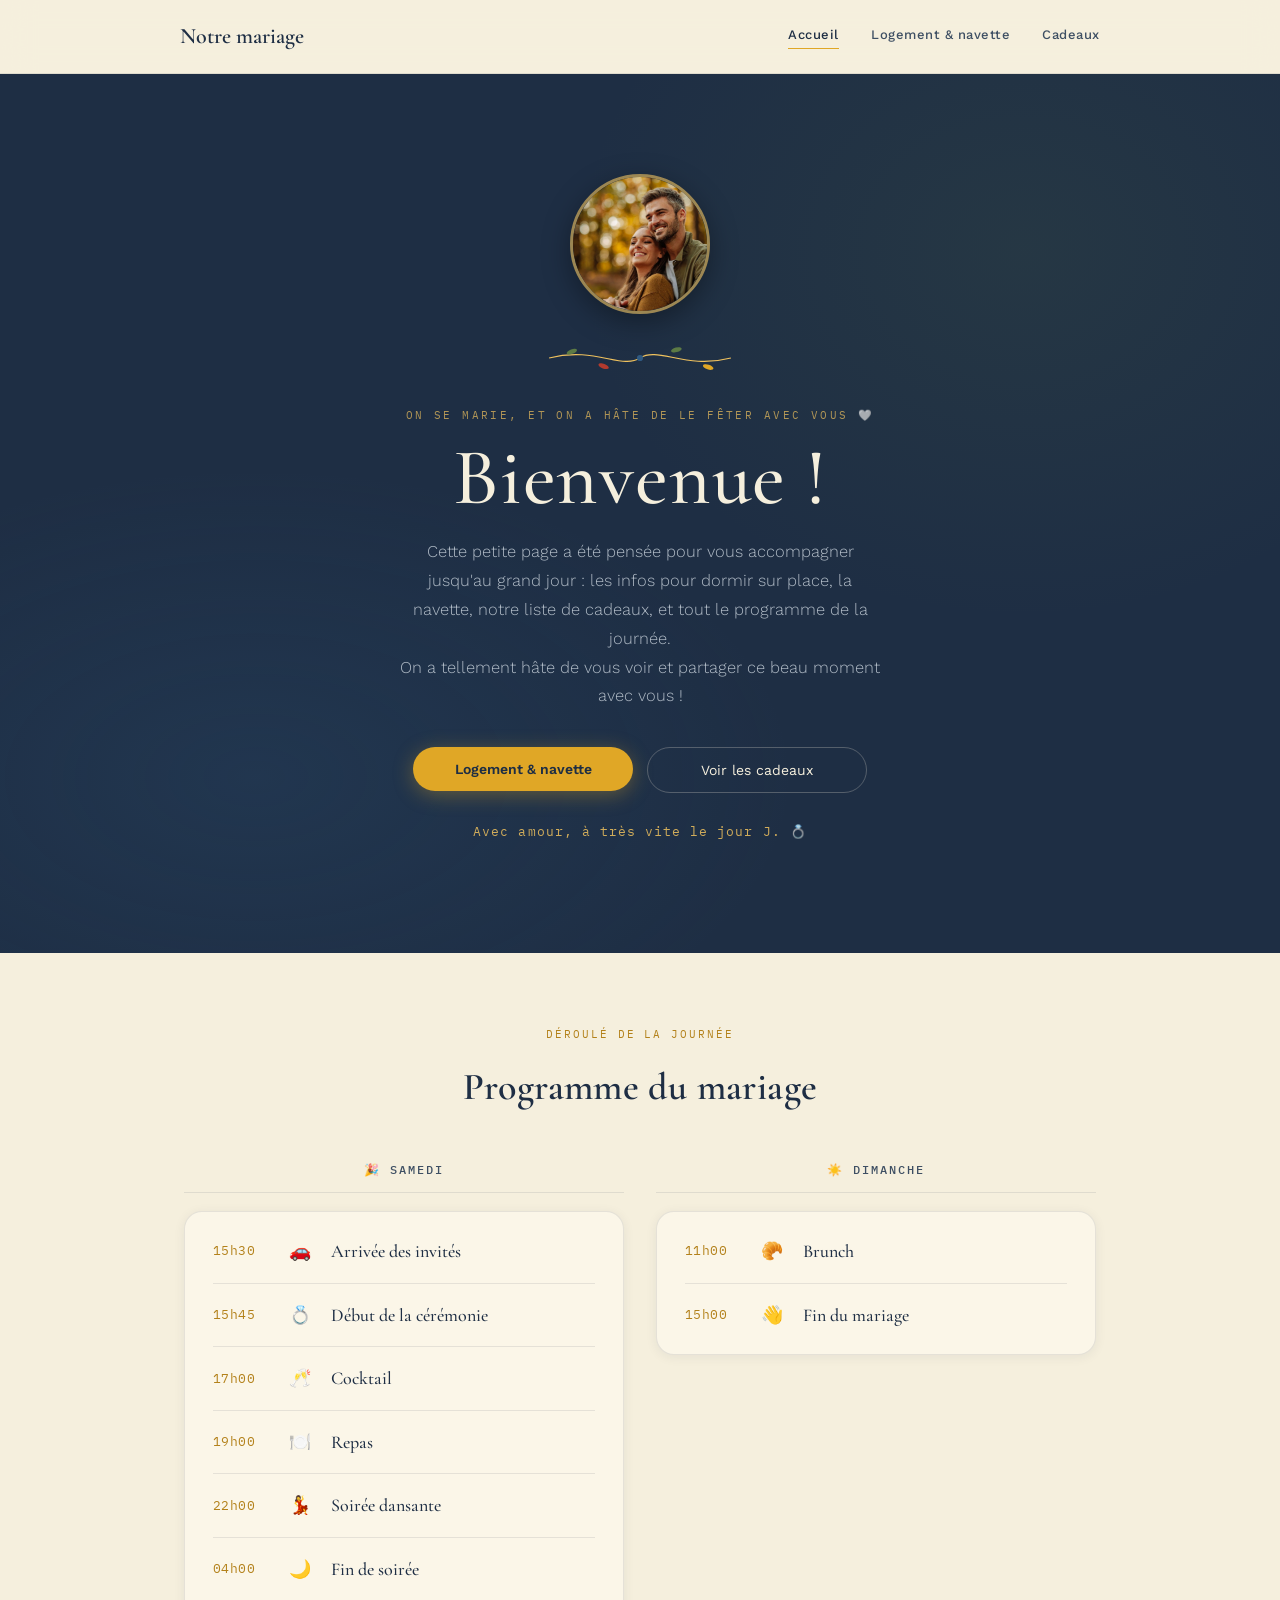
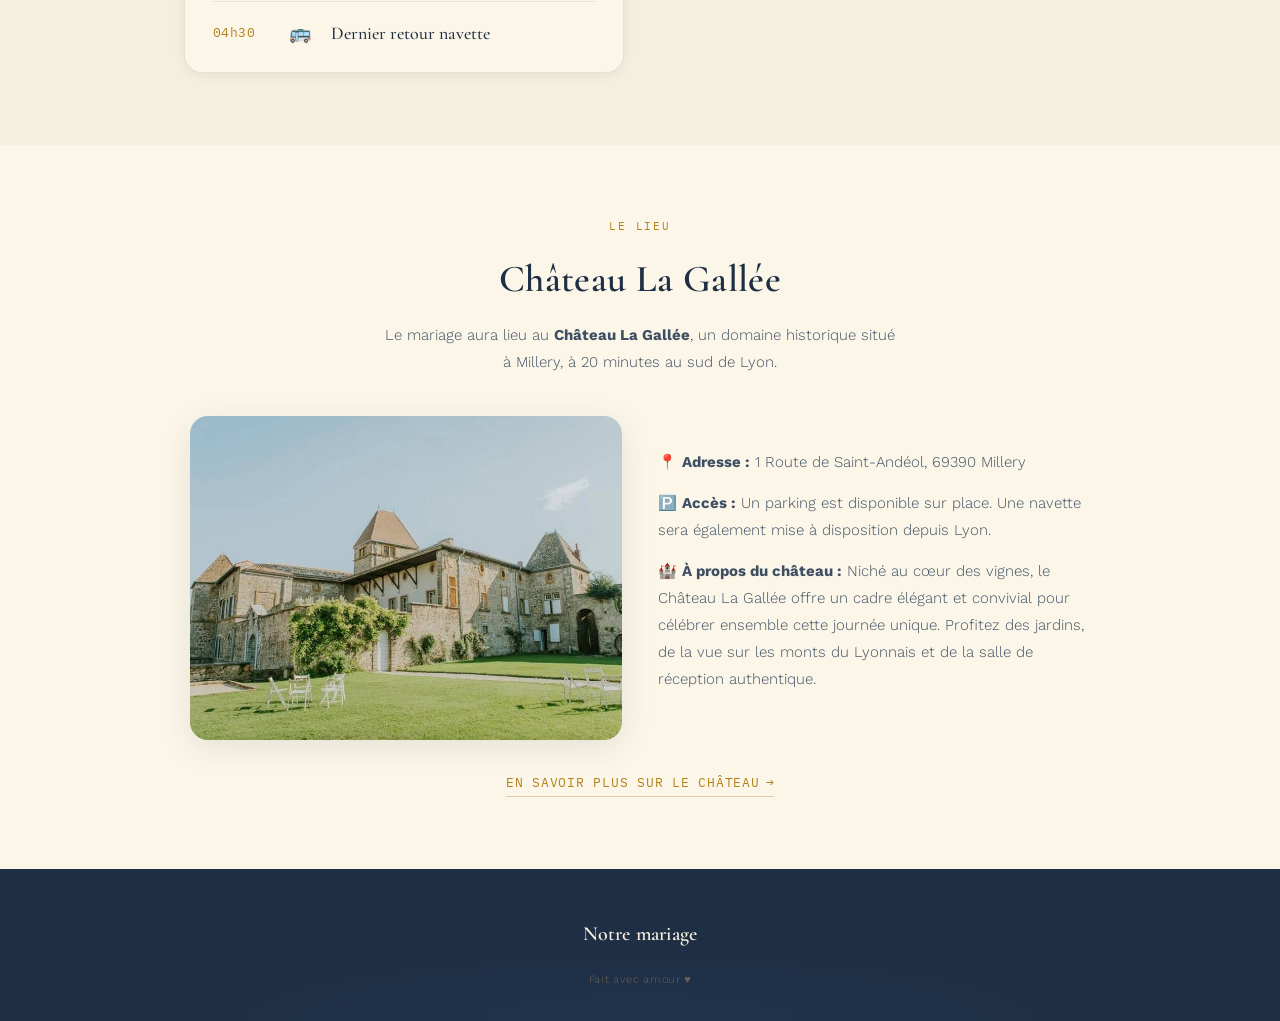
==== accueil.html @ bdcadc14 "Rename index.html to accueil.html" ====
<!DOCTYPE html>
<html lang="fr">
<head>
  <meta charset="UTF-8">
  <meta name="viewport" content="width=device-width, initial-scale=1.0">
  <title>Notre mariage</title>
  <link rel="preconnect" href="https://fonts.googleapis.com">
  <link rel="preconnect" href="https://fonts.gstatic.com" crossorigin>
  <link href="https://fonts.googleapis.com/css2?family=Cormorant+Garamond:ital,wght@0,400;0,500;0,600;1,400;1,500&family=Work+Sans:wght@300;400;500;600&family=IBM+Plex+Mono:wght@400;500&display=swap" rel="stylesheet">
  <link rel="stylesheet" href="style.css">
</head>
<body>

<div class="scroll-line" id="scroll-line"></div>

<header>
  <div class="nav">
    <div class="brand">Notre mariage</div>
    <nav class="nav-links">
      <a href="index.html" class="active">Accueil</a>
      <a href="navette.html">Logement & navette</a>
      <a href="cadeaux.html">Cadeaux</a>
    </nav>
  </div>
</header>

<section class="hero">
  <div class="hero-inner">

    <div class="hero-photo">
      <img src="images/couple.jpg" alt="Photo des mariés" loading="lazy">
    </div>

    <svg class="branch" viewBox="0 0 220 34" fill="none" aria-hidden="true">
      <path d="M10,17 C60,4 90,30 110,17 C130,4 160,30 210,17" stroke="#F0C25E" stroke-width="1.2"/>
      <ellipse cx="35" cy="10" rx="6" ry="2.6" fill="#5C7A45" transform="rotate(-20 35 10)"/>
      <ellipse cx="70" cy="26" rx="6" ry="2.6" fill="#B23A2E" transform="rotate(20 70 26)"/>
      <ellipse cx="150" cy="8" rx="6" ry="2.6" fill="#5C7A45" transform="rotate(-15 150 8)"/>
      <ellipse cx="185" cy="27" rx="6" ry="2.6" fill="#E0A726" transform="rotate(18 185 27)"/>
      <circle cx="110" cy="17" r="3.4" fill="#2F5A82"/>
    </svg>

    <p class="eyebrow">On se marie, et on a hâte de le fêter avec vous 🤍</p>
    <h1>Bienvenue !</h1>
    <p class="hero-subtitle">
      Cette petite page a été pensée pour vous accompagner jusqu'au grand jour : les infos pour dormir sur place, la navette, notre liste de cadeaux, et tout le programme de la journée.<br>
      On a tellement hâte de vous voir et partager ce beau moment avec vous !
    </p>
    <div class="hero-cta">
      <a href="navette.html"><button class="btn-primary">Logement & navette</button></a>
      <a href="cadeaux.html"><button class="btn-ghost">Voir les cadeaux</button></a>
    </div>
    <p class="hero-date">Avec amour, à très vite le jour J. 💍</p>
  </div>
</section>

<section class="programme">
  <div class="wrap">
    <div class="section-head">
      <span class="eyebrow">Déroulé de la journée</span>
      <h2>Programme du mariage</h2>
    </div>

    <div class="programme-columns">

      <!-- Colonne Samedi -->
      <div class="programme-col">
        <h3 class="programme-day">🎉 Samedi</h3>
        <div class="timeline timeline--samedi">
          <div class="timeline-item">
            <span class="timeline-time">15h30</span>
            <span class="timeline-icon">🚗</span>
            <span class="timeline-label">Arrivée des invités</span>
          </div>
          <div class="timeline-item">
            <span class="timeline-time">15h45</span>
            <span class="timeline-icon">💍</span>
            <span class="timeline-label">Début de la cérémonie</span>
          </div>
          <div class="timeline-item">
            <span class="timeline-time">17h00</span>
            <span class="timeline-icon">🥂</span>
            <span class="timeline-label">Cocktail</span>
          </div>
          <div class="timeline-item">
            <span class="timeline-time">19h00</span>
            <span class="timeline-icon">🍽️</span>
            <span class="timeline-label">Repas</span>
          </div>
          <div class="timeline-item">
            <span class="timeline-time">22h00</span>
            <span class="timeline-icon">💃</span>
            <span class="timeline-label">Soirée dansante</span>
          </div>
          <div class="timeline-item">
            <span class="timeline-time">04h00</span>
            <span class="timeline-icon">🌙</span>
            <span class="timeline-label">Fin de soirée</span>
          </div>
          <div class="timeline-item">
            <span class="timeline-time">04h30</span>
            <span class="timeline-icon">🚌</span>
            <span class="timeline-label">Dernier retour navette</span>
          </div>
        </div>
      </div>

      <!-- Colonne Dimanche -->
      <div class="programme-col">
        <h3 class="programme-day">☀️ Dimanche</h3>
        <div class="timeline timeline--dimanche">
          <div class="timeline-item">
            <span class="timeline-time">11h00</span>
            <span class="timeline-icon">🥐</span>
            <span class="timeline-label">Brunch</span>
          </div>
          <div class="timeline-item">
            <span class="timeline-time">15h00</span>
            <span class="timeline-icon">👋</span>
            <span class="timeline-label">Fin du mariage</span>
          </div>
        </div>
      </div>

    </div>
  </div>
</section>

<section class="lieu">
  <div class="wrap">
    <div class="section-head">
      <span class="eyebrow">Le lieu</span>
      <h2>Château La Gallée</h2>
      <p>Le mariage aura lieu au <strong>Château La Gallée</strong>, un domaine historique situé à Millery, à 20 minutes au sud de Lyon.</p>
    </div>

    <div class="lieu-content">
      <div class="lieu-photo">
        <img src="images/chateau.jpg" alt="Château La Gallée" loading="lazy">
      </div>
      <div class="lieu-details">
        <p>📍 <strong>Adresse :</strong> 1 Route de Saint-Andéol, 69390 Millery</p>
        <p>🅿️ <strong>Accès :</strong> Un parking est disponible sur place. Une navette sera également mise à disposition depuis Lyon.</p>
        <p>🏰 <strong>À propos du château :</strong> Niché au cœur des vignes, le Château La Gallée offre un cadre élégant et convivial pour célébrer ensemble cette journée unique. Profitez des jardins, de la vue sur les monts du Lyonnais et de la salle de réception authentique.</p>
      </div>
    </div>

    <a href="https://www.chateaulagallee.com/" target="_blank" class="link-inline">
      En savoir plus sur le château <span aria-hidden="true">→</span>
    </a>
  </div>
</section>

<footer>
  <div class="wrap">
    <h3>Notre mariage</h3>
    <p class="foot-bottom">Fait avec amour ♥</p>
  </div>
</footer>

<script>
  window.addEventListener('scroll',()=>{
    const el=document.getElementById('scroll-line');
    const pct=window.scrollY/(document.body.scrollHeight-window.innerHeight)*100;
    el.style.width=pct+'%';
  });
</script>
</body>
</html>
---- style.css ----
:root{
  --ink:#1E2E44; --ink-2:#3E4F63; --stone:#F5EFDD; --surface:#FBF6E8;
  --terracotta:#E0A726; --terracotta-deep:#B3811A;
  --gentiane:#2F5A82; --olive:#5C7A45; --red:#B23A2E;
  --line:rgba(30,46,68,0.10); --radius:18px;
  --shadow-sm:0 2px 12px rgba(30,46,68,0.07);
  --shadow-md:0 8px 32px rgba(30,46,68,0.10);
  --transition:all 0.35s cubic-bezier(0.4,0,0.2,1);
}
*{box-sizing:border-box;margin:0;padding:0;}
html{scroll-behavior:smooth;}
body{background:var(--stone);color:var(--ink);font-family:'Work Sans',sans-serif;font-size:16px;line-height:1.7;overflow-x:hidden;}
h1,h2,h3{font-family:'Cormorant Garamond',serif;font-weight:600;letter-spacing:0.01em;}
.eyebrow{font-family:'IBM Plex Mono',monospace;font-size:11px;letter-spacing:0.18em;text-transform:uppercase;color:var(--terracotta-deep);display:block;margin-bottom:1em;}
a{color:inherit;text-decoration:none;}
.wrap{max-width:1000px;margin:0 auto;padding:0 40px;}
button{font-family:inherit;cursor:pointer;border:none;}
input,select{font-family:inherit;}

/* SCROLL */
.scroll-line{position:fixed;top:0;left:0;height:2px;background:linear-gradient(to right,var(--terracotta),var(--gentiane));z-index:200;width:0%;transition:width 0.1s linear;}

/* HEADER */
header{position:sticky;top:0;z-index:100;background:rgba(245,239,221,0.88);backdrop-filter:blur(16px);border-bottom:1px solid var(--line);}
.nav{display:flex;align-items:center;justify-content:space-between;padding:18px 40px;max-width:1000px;margin:0 auto;}
.brand{font-family:'Cormorant Garamond',serif;font-size:22px;font-weight:600;}
.nav-links{display:flex;gap:32px;font-size:13px;font-weight:500;letter-spacing:0.04em;}
.nav-links a{color:var(--ink-2);position:relative;padding-bottom:3px;transition:color 0.2s;}
.nav-links a::after{content:'';position:absolute;bottom:0;left:0;width:0;height:1px;background:var(--terracotta);transition:width 0.3s cubic-bezier(0.4,0,0.2,1);}
.nav-links a:hover,.nav-links a.active{color:var(--ink);}
.nav-links a:hover::after,.nav-links a.active::after{width:100%;}

/* HERO */
.hero{background:var(--ink);color:var(--stone);padding:100px 40px 110px;text-align:center;position:relative;overflow:hidden;}
.hero::before{content:'';position:absolute;inset:0;background:radial-gradient(ellipse 60% 50% at 20% 80%,rgba(47,90,130,0.18) 0%,transparent 70%),radial-gradient(ellipse 50% 60% at 80% 20%,rgba(92,122,69,0.12) 0%,transparent 70%);pointer-events:none;}
.hero-inner{max-width:680px;margin:0 auto;position:relative;z-index:1;}
.branch{width:200px;height:32px;margin:0 auto 32px;display:block;}
.hero h1{font-size:clamp(48px,8vw,80px);color:var(--stone);margin-bottom:18px;line-height:1.05;font-weight:500;}
.hero .eyebrow{color:rgba(240,194,94,0.7);letter-spacing:0.22em;}
.hero-subtitle{color:rgba(201,210,220,0.85);max-width:48ch;margin:0 auto;font-size:16.5px;font-weight:300;line-height:1.75;}
.hero-date{font-family:'IBM Plex Mono',monospace;font-size:13px;color:#F0C25E;margin-top:28px;letter-spacing:0.08em;opacity:0.85;}
.hero-cta{display:flex;gap:14px;justify-content:center;margin-top:36px;flex-wrap:wrap;}

/* Harmonisation de la taille des boutons du hero */
.hero-cta .btn-primary,
.hero-cta .btn-ghost{
  min-width:220px;
  text-align:center;
}

/* PHOTO DES MARIÉS (hero) */
.hero-photo{
  width:140px;height:140px;
  margin:0 auto 28px;
  border-radius:50%;
  overflow:hidden;
  border:3px solid rgba(240,194,94,0.6);
  box-shadow:0 8px 28px rgba(0,0,0,0.35);
}
.hero-photo img{
  width:100%;height:100%;
  object-fit:cover;
  display:block;
}

/* PAGE HERO */
.page-hero{background:var(--ink);color:var(--stone);padding:64px 40px 72px;position:relative;overflow:hidden;}
.page-hero::before{content:'';position:absolute;inset:0;background:radial-gradient(ellipse 70% 80% at 30% 100%,rgba(47,90,130,0.15) 0%,transparent 70%);pointer-events:none;}
.page-hero .wrap{position:relative;z-index:1;}
.page-hero .eyebrow{color:rgba(240,194,94,0.7);}
.page-hero h1{font-size:clamp(36px,6vw,60px);color:var(--stone);margin-bottom:12px;font-weight:500;}
.page-hero h1 em{font-style:italic;color:#F0C25E;}
.page-hero-sub{color:rgba(201,210,220,0.8);font-size:16px;font-weight:300;max-width:52ch;line-height:1.75;}

/* BUTTONS */
.btn-primary{background:var(--terracotta);color:var(--ink);padding:14px 28px;border-radius:999px;font-weight:600;font-size:14px;transition:var(--transition);box-shadow:0 4px 20px rgba(224,167,38,0.35);border:none;cursor:pointer;}
.btn-primary:hover{background:#F0C25E;transform:translateY(-2px);}
.btn-ghost{background:transparent;color:var(--stone);border:1px solid rgba(245,239,221,0.25);padding:14px 28px;border-radius:999px;font-weight:400;font-size:14px;transition:var(--transition);cursor:pointer;}
.btn-ghost:hover{background:rgba(245,239,221,0.1);transform:translateY(-2px);}
.btn-submit{background:var(--ink);color:var(--stone);padding:12px 22px;border-radius:999px;font-weight:500;font-size:14px;transition:var(--transition);border:none;cursor:pointer;}
.btn-submit:hover{background:var(--gentiane);transform:translateY(-2px);}
.btn-submit:disabled{opacity:0.6;cursor:not-allowed;transform:none;}

/* LIEN DISCRET (ex: "En savoir plus sur le château") */
.link-inline{
  display:inline-flex;align-items:center;gap:6px;
  font-family:'IBM Plex Mono',monospace;font-size:12.5px;
  letter-spacing:0.06em;text-transform:uppercase;
  color:var(--terracotta-deep);position:relative;
  padding-bottom:4px;margin-top:8px;
  transition:color 0.25s;
}
.link-inline::after{content:'';position:absolute;bottom:0;left:0;width:100%;height:1px;background:var(--terracotta-deep);opacity:0.35;transition:opacity 0.25s,background 0.25s;}
.link-inline:hover{color:var(--ink);}
.link-inline:hover::after{opacity:0.8;background:var(--ink);}
.link-inline span{transition:transform 0.25s;}
.link-inline:hover span{transform:translateX(3px);}

/* SECTIONS */
section{padding:72px 0;}
.section-head{max-width:52ch;margin:0 auto 40px;text-align:center;}
.section-head h2{font-size:clamp(26px,4vw,38px);margin-bottom:10px;}
.section-head p{color:var(--ink-2);font-weight:300;font-size:15px;line-height:1.8;}

/* PROGRAMME (deux colonnes Samedi / Dimanche) */
.programme{background:var(--stone);}

.programme-columns{
  display:flex;
  gap:32px;
  justify-content:center;
  align-items:flex-start;
  flex-wrap:wrap;
}

.programme-col{
  flex:1 1 320px;
  max-width:440px;
}

.programme-day{
  font-family:'IBM Plex Mono',monospace;
  font-size:12px;
  font-weight:500;
  letter-spacing:0.16em;
  text-transform:uppercase;
  text-align:center;
  color:var(--ink-2);
  margin-bottom:18px;
  padding-bottom:12px;
  border-bottom:1px solid var(--line);
}

.timeline{
  background:var(--surface);
  border:1px solid var(--line);
  border-radius:var(--radius);
  padding:8px 28px;
  box-shadow:var(--shadow-sm);
  height:100%;
}

.timeline-item{
  display:flex;align-items:center;gap:18px;
  padding:16px 0;border-bottom:1px solid var(--line);
  transition:background 0.25s;
}
.timeline-item:last-child{border-bottom:none;}
.timeline-item:hover{background:rgba(224,167,38,0.05);}

.timeline-time{
  font-family:'IBM Plex Mono',monospace;font-size:13px;
  color:var(--terracotta-deep);width:56px;flex-shrink:0;
  letter-spacing:0.03em;
}

.timeline-icon{
  font-size:18px;
  width:26px;
  flex-shrink:0;
  text-align:center;
}

.timeline-label{
  font-family:'Cormorant Garamond',serif;font-size:18px;
  color:var(--ink);font-weight:500;
}

@media(max-width:900px){
  .programme-columns{flex-direction:column;align-items:center;}
  .programme-col{width:100%;max-width:560px;}
}

@media(max-width:480px){
  .timeline{padding:8px 20px;}
  .timeline-item{flex-wrap:wrap;row-gap:4px;}
  .timeline-time{width:auto;}
}

/* LIEU */
.lieu{background:var(--surface);}
.lieu > .wrap{text-align:center;}

.lieu-content{
  display:flex;
  gap:36px;
  align-items:center;
  max-width:900px;
  margin:0 auto 24px;
  text-align:left;
}
.lieu-photo{
  flex:1 1 320px;
  border-radius:var(--radius);
  overflow:hidden;
  box-shadow:var(--shadow-md);
}
.lieu-photo img{
  width:100%;
  height:100%;
  object-fit:cover;
  display:block;
  aspect-ratio:4/3;
}
.lieu-details{
  flex:1 1 320px;
}
.lieu-details p{
  color:var(--ink-2);font-weight:300;font-size:15px;line-height:1.8;margin-bottom:14px;
}

@media(max-width:800px){
  .lieu-content{flex-direction:column;text-align:center;}
  .lieu-details{text-align:left;}
}

/* CARTE RECOMMANDATION HÔTEL */
.hotel-reco{padding-top:24px;padding-bottom:24px;}
.hotel-card{
  display:flex;
  gap:24px;
  align-items:flex-start;
  max-width:700px;
  margin:0 auto;
  background:var(--surface);
  border:1px solid var(--line);
  border-radius:var(--radius);
  padding:28px 32px;
  box-shadow:var(--shadow-sm);
}
.hotel-icon{
  font-size:36px;
  flex-shrink:0;
  line-height:1;
}
.hotel-content h3{
  font-size:20px;
  margin-bottom:8px;
}
.hotel-address{
  font-size:14px;
  color:var(--ink-2);
  margin-bottom:10px;
}
.hotel-note{
  font-size:14px;
  color:var(--ink-2);
  font-weight:300;
  line-height:1.7;
  margin-bottom:14px;
}

@media(max-width:600px){
  .hotel-card{flex-direction:column;align-items:center;text-align:center;padding:24px 20px;}
}

/* STATES */
.loading-state{text-align:center;padding:48px;color:var(--ink-2);font-size:14px;font-weight:300;}
.empty-state{text-align:center;padding:48px;color:var(--ink-2);font-size:15px;font-weight:300;}
.contact-note{text-align:center;color:var(--ink-2);font-size:14px;font-weight:300;margin-top:48px;font-style:italic;}

/* TRAJETS */
#navette-list{display:grid;grid-template-columns:repeat(auto-fill,minmax(260px,1fr));gap:16px;margin-bottom:40px;}
.trajet-card{background:var(--surface);border:2px solid var(--line);border-radius:var(--radius);padding:20px;cursor:pointer;transition:var(--transition);box-shadow:var(--shadow-sm);}
.trajet-card:hover:not(.full){border-color:var(--terracotta);transform:translateY(-3px);box-shadow:var(--shadow-md);}
.trajet-card.selected{border-color:var(--terracotta-deep);background:rgba(224,167,38,0.06);box-shadow:0 0 0 3px rgba(179,129,26,0.15);}
.trajet-card.full{opacity:0.5;cursor:not-allowed;}
.trajet-header{display:flex;align-items:center;justify-content:space-between;margin-bottom:10px;}
.trajet-time{font-family:'IBM Plex Mono',monospace;font-size:20px;font-weight:500;}
.trajet-badge{font-family:'IBM Plex Mono',monospace;font-size:11px;padding:4px 10px;border-radius:999px;}
.badge-ok{background:rgba(92,122,69,0.12);color:var(--olive);}
.badge-full{background:rgba(178,58,46,0.10);color:var(--red);}
.trajet-route{display:flex;align-items:center;gap:8px;font-size:14px;font-weight:500;}
.trajet-arrow{color:var(--terracotta-deep);}
.trajet-notes{font-size:12.5px;color:var(--ink-2);font-weight:300;margin-top:8px;line-height:1.6;}
.trajet-select-hint{font-size:11px;color:var(--terracotta-deep);margin-top:10px;font-family:'IBM Plex Mono',monospace;letter-spacing:0.06em;opacity:0.8;}

/* RESERVATION */
.reservation-box{background:var(--surface);border:1px solid var(--line);border-radius:var(--radius);padding:32px;box-shadow:var(--shadow-sm);margin-bottom:32px;}
.resa-form{display:flex;gap:14px;flex-wrap:wrap;align-items:flex-end;}
.field{flex:1;min-width:160px;}
label{font-size:12px;color:var(--ink-2);display:block;margin-bottom:6px;letter-spacing:0.06em;text-transform:uppercase;font-weight:500;}
input[type=text],select{width:100%;border:1px solid var(--line);background:var(--stone);border-radius:10px;padding:11px 14px;font-size:14px;transition:var(--transition);outline:none;color:var(--ink);}
input[type=text]:focus,select:focus{border-color:var(--terracotta-deep);box-shadow:0 0 0 3px rgba(179,129,26,0.12);}
.msg{font-size:13.5px;margin-top:16px;padding:12px 16px;border-radius:10px;display:none;}
.msg.ok{background:rgba(92,122,69,0.12);color:#3E4A2A;display:block;border:1px solid rgba(92,122,69,0.2);}
.msg.err{background:rgba(178,58,46,0.08);color:var(--red);display:block;border:1px solid rgba(178,58,46,0.15);}

/* CADEAUX */
.gifts-grid{display:grid;grid-template-columns:repeat(3,1fr);gap:20px;margin-bottom:32px;}
.gift-card{background:var(--surface);border:1px solid var(--line);border-radius:var(--radius);overflow:hidden;display:flex;flex-direction:column;transition:var(--transition);box-shadow:var(--shadow-sm);}
.gift-card:hover{transform:translateY(-5px);box-shadow:var(--shadow-md);}
.gift-photo{height:150px;background:linear-gradient(135deg,rgba(168,92,46,0.10),rgba(110,123,76,0.10));display:flex;align-items:center;justify-content:center;overflow:hidden;}
.gift-photo img{width:100%;height:100%;object-fit:cover;transition:transform 0.5s ease;}
.gift-card:hover .gift-photo img{transform:scale(1.06);}
.gift-icon-wrap{display:flex;align-items:center;justify-content:center;}
.gift-body{padding:18px;display:flex;flex-direction:column;gap:6px;flex:1;}
.gift-body h3{font-size:17px;font-family:'Cormorant Garamond',serif;margin:0;}
.gift-desc{font-size:13px;color:var(--ink-2);font-weight:300;line-height:1.65;flex:1;}
.gift-price{font-family:'IBM Plex Mono',monospace;font-size:12.5px;color:var(--terracotta-deep);}
.gift-status{font-size:12px;color:var(--olive);font-style:italic;min-height:18px;}
.btn-gift{margin-top:10px;background:transparent;border:1px solid var(--line);color:var(--ink);padding:10px 16px;border-radius:999px;font-size:13px;font-weight:500;transition:var(--transition);cursor:pointer;}
.btn-gift:hover:not(:disabled){background:var(--ink);color:var(--stone);border-color:var(--ink);}
.btn-gift.taken{background:var(--olive);border-color:var(--olive);color:var(--stone);cursor:default;opacity:0.85;}

/* FOOTER */
footer{background:var(--ink);color:#CFC6BA;padding:48px 0 28px;text-align:center;position:relative;overflow:hidden;}
footer::before{content:'';position:absolute;inset:0;background:radial-gradient(ellipse 60% 80% at 50% 100%,rgba(47,90,130,0.12) 0%,transparent 70%);pointer-events:none;}
footer h3{color:var(--stone);font-size:20px;margin-bottom:8px;font-family:'Cormorant Garamond',serif;position:relative;}
footer p{font-size:13px;margin:4px 0;position:relative;font-weight:300;}
.foot-bottom{font-size:11px;color:#6A6058;margin-top:20px;letter-spacing:0.06em;position:relative;}

/* ANIMATIONS */
.fade-in{opacity:0;transform:translateY(20px);transition:opacity 0.6s cubic-bezier(0.4,0,0.2,1),transform 0.6s cubic-bezier(0.4,0,0.2,1);}
.fade-in.visible{opacity:1;transform:translateY(0);}

/* RESPONSIVE */
@media(max-width:800px){
  .gifts-grid{grid-template-columns:repeat(2,1fr);}
}
@media(max-width:600px){
  .gifts-grid{grid-template-columns:1fr;}
  .hero{padding:72px 24px 80px;}
  .page-hero{padding:48px 24px 56px;}
  .nav{flex-direction:column;gap:14px;padding:16px 24px;}
  .nav-links{display:flex;justify-content:center;flex-wrap:wrap;gap:18px;font-size:12px;}
  .nav,.wrap{padding-left:24px;padding-right:24px;}
  section{padding:48px 0;}
  .resa-form{flex-direction:column;}
  .reservation-box{padding:20px;}
}

.trajets-columns {
  display: flex;
  gap: 2rem;
  justify-content: center;
  margin-top: 2rem;
  flex-wrap: wrap;
}
.trajets-col {
  flex: 1 1 300px;
  min-width: 280px;
  background: #faf8f5;
  border-radius: 12px;
  padding: 1.5rem;
  box-shadow: 0 2px 8px #0001;
}
.trajets-col h2 {
  text-align: center;
  margin-bottom: 1rem;
}
.trajets-list {
  display: flex;
  flex-direction: column;
  gap: 1.2rem;
}
.trajet-card {
  background: #fff;
  border-radius: 8px;
  padding: 1rem;
  box-shadow: 0 1px 4px #0001;
  display: flex;
  flex-direction: column;
  gap: 0.5rem;
  align-items: flex-start;
}
.trajet-card.complet {
  opacity: 0.6;
}
.trajet-heure {
  font-weight: bold;
  font-size: 1.1em;
}
.trajet-route {
  color: #2f5a82;
}
.trajet-places.complet {
  color: #b23a2e;
}
.trajet-btn {
  background: #2f5a82;
  color: #fff;
  border: none;
  border-radius: 5px;
  padding: 0.5em 1.2em;
  cursor: pointer;
  font-size: 1em;
}
.trajet-btn:disabled {
  opacity: 0.5;
  cursor: not-allowed;
}

/* Modal centré */
.modal-overlay {
  position: fixed;
  top: 0; left: 0; right: 0; bottom: 0;
  background: rgba(30,30,40,0.45);
  display: flex;
  align-items: center;
  justify-content: center;
  z-index: 1000;
}
.modal {
  background: #fff;
  border-radius: 12px;
  padding: 2rem 1.5rem 1.5rem 1.5rem;
  box-shadow: 0 4px 24px #0002;
  min-width: 320px;
  max-width: 95vw;
  position: relative;
  text-align: center;
}
.modal-close {
  position: absolute;
  top: 0.7em;
  right: 1em;
  background: none;
  border: none;
  font-size: 1.4em;
  cursor: pointer;
}
@media (max-width: 700px) {
  .trajets-columns {
    flex-direction: column;
    gap: 1rem;
  }
  .trajets-col {
    min-width: unset;
    width: 100%;
  }
}
/* ── Compteur + / − ── */
.guests-counter {
  display: flex;
  align-items: center;
  gap: 1.2rem;
  margin: 0.5rem 0 1.2rem;
}

.counter-btn {
  width: 2.2rem;
  height: 2.2rem;
  border-radius: 50%;
  border: 1.5px solid currentColor;
  background: transparent;
  font-size: 1.3rem;
  cursor: pointer;
  display: flex;
  align-items: center;
  justify-content: center;
  transition: background 0.2s, color 0.2s;
}

.counter-btn:hover:not(:disabled) {
  background: #000;
  color: #fff;
}

.counter-btn:disabled {
  opacity: 0.3;
  cursor: not-allowed;
}

#guests-display {
  font-size: 1.4rem;
  font-weight: 600;
  min-width: 1.5rem;
  text-align: center;
}

/* ── Blocs par personne ── */
.guest-block {
  border: 1px solid #e0e0e0;
  border-radius: 8px;
  padding: 1rem 1.2rem;
  margin-bottom: 0.8rem;
  background: #fafafa;
}

.guest-label {
  font-size: 0.78rem;
  font-weight: 600;
  text-transform: uppercase;
  letter-spacing: 0.08em;
  margin: 0 0 0.6rem;
  opacity: 0.5;
}

.guest-block label {
  display: flex;
  flex-direction: column;
  gap: 0.3rem;
  margin-bottom: 0.6rem;
  font-size: 0.9rem;
}

.guest-block input {
  padding: 0.5rem 0.7rem;
  border: 1px solid #ccc;
  border-radius: 6px;
  font-size: 1rem;
  font-family: inherit;
}

.guest-block input:focus {
  outline: none;
  border-color: #888;
}

/* ── Checkbox label ── */
.checkbox-label {
  display: flex;
  align-items: center;
  gap: 0.6rem;
  cursor: pointer;
  font-size: 0.95rem;
  margin: 0.8rem 0 0.2rem;
}

.checkbox-label input[type="checkbox"] {
  width: 1.1rem;
  height: 1.1rem;
  cursor: pointer;
  accent-color: #000;
}

.checkbox-hint {
  font-size: 0.78rem;
  opacity: 0.5;
  margin: 0 0 1rem;
  line-height: 1.4;
}
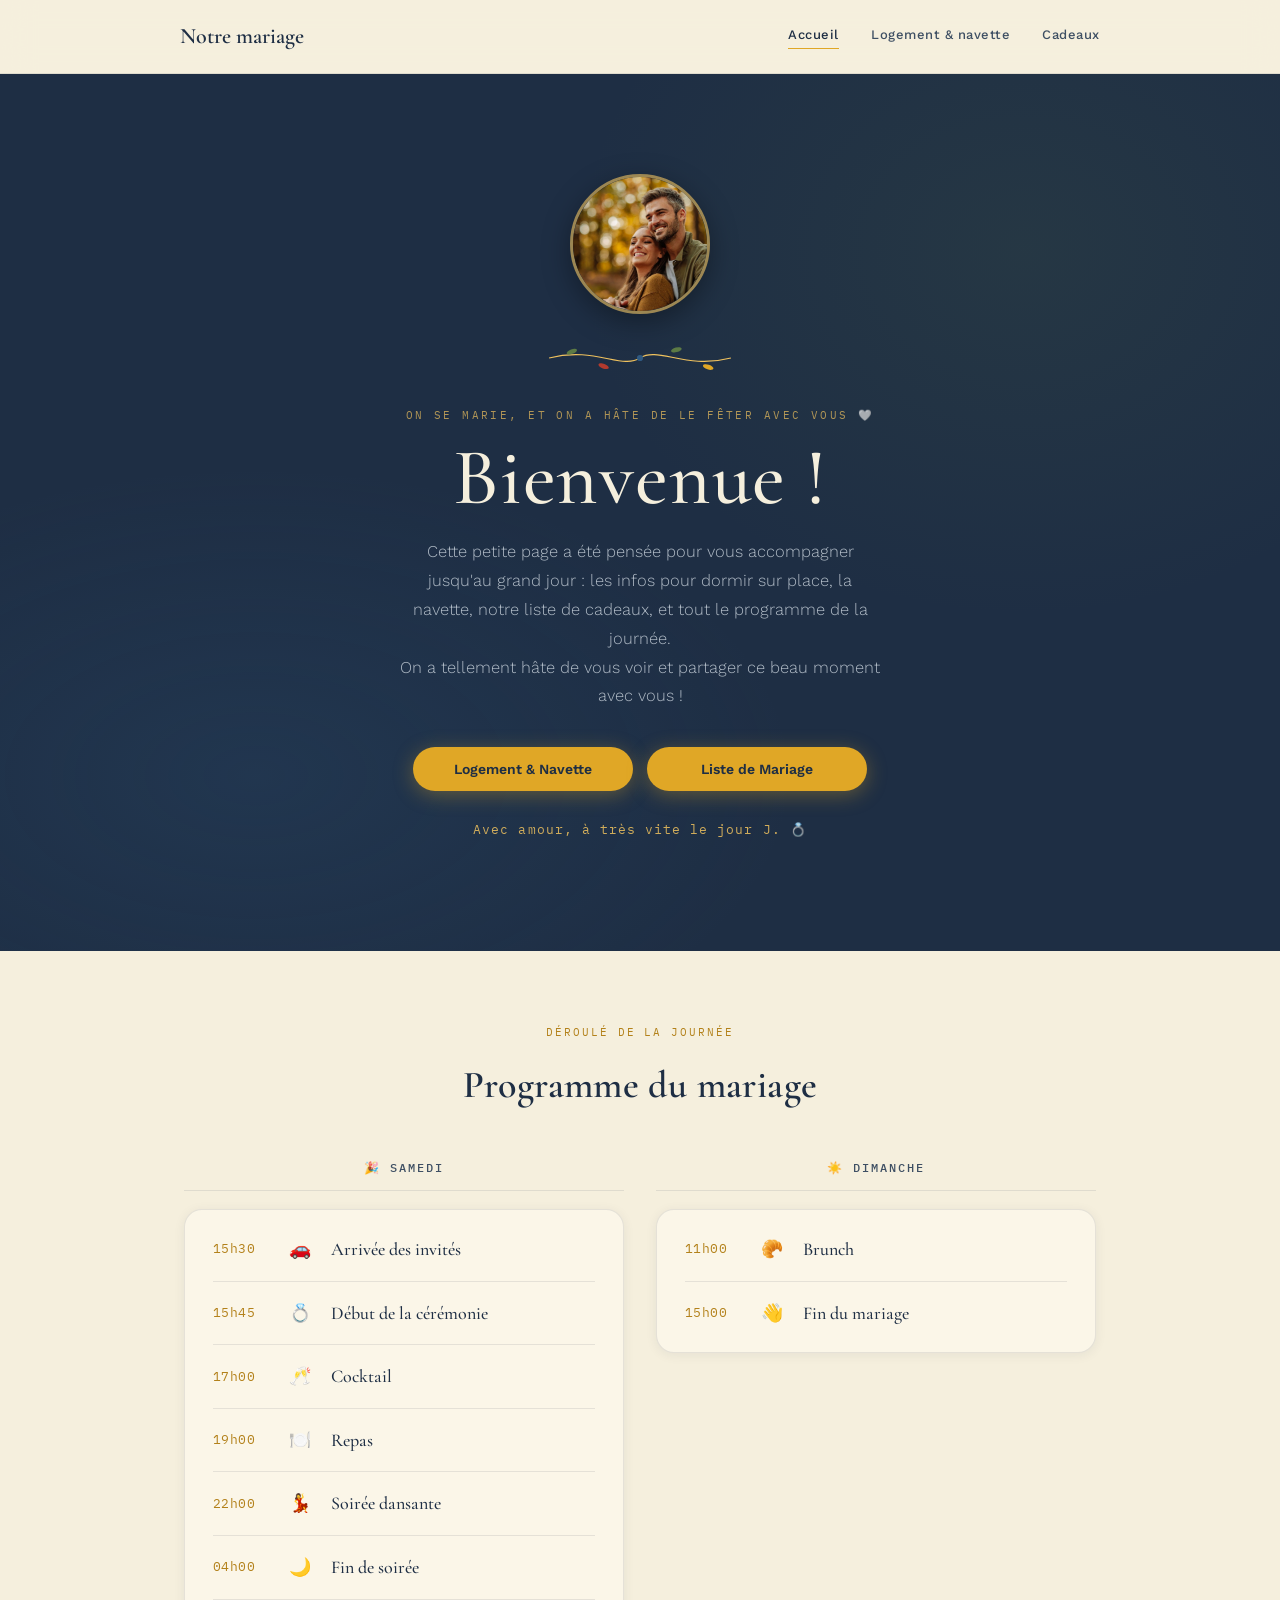
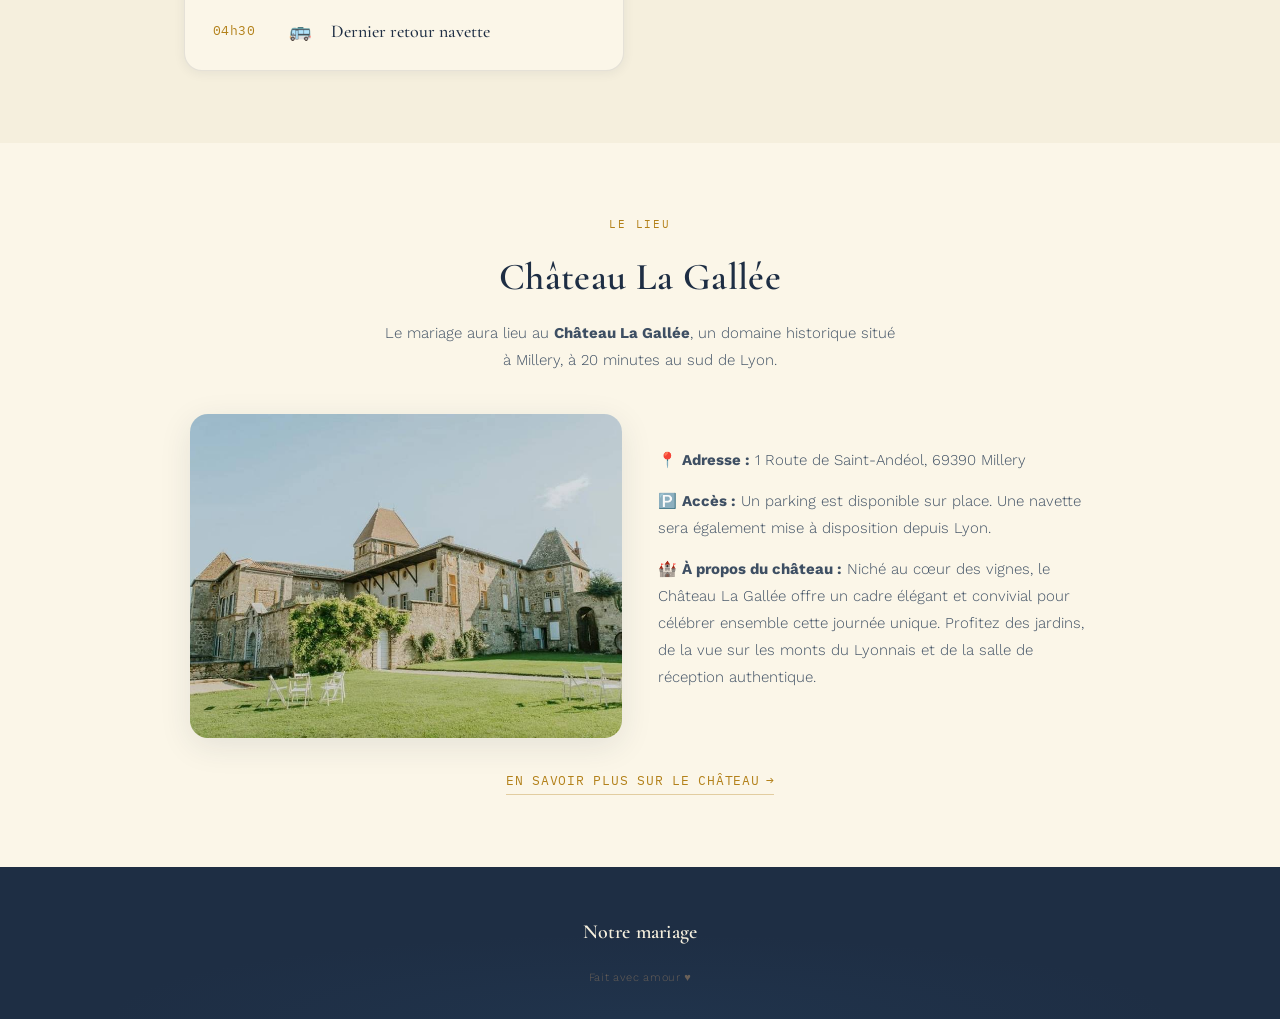
==== commit 6800eef4: "Update accueil.html" ====
--- a/accueil.html
+++ b/accueil.html
@@ -17,7 +17,7 @@
   <div class="nav">
     <div class="brand">Notre mariage</div>
     <nav class="nav-links">
-      <a href="index.html" class="active">Accueil</a>
+      <a href="accueil.html" class="active">Accueil</a>
       <a href="navette.html">Logement & navette</a>
       <a href="cadeaux.html">Cadeaux</a>
     </nav>
@@ -47,8 +47,8 @@
       On a tellement hâte de vous voir et partager ce beau moment avec vous !
     </p>
     <div class="hero-cta">
-      <a href="navette.html"><button class="btn-primary">Logement & navette</button></a>
-      <a href="cadeaux.html"><button class="btn-ghost">Voir les cadeaux</button></a>
+      <a href="navette.html"><button class="btn-primary">Logement & Navette</button></a>
+      <a href="cadeaux.html"><button class="btn-primary">Liste de Mariage</button></a>
     </div>
     <p class="hero-date">Avec amour, à très vite le jour J. 💍</p>
   </div>
--- a/style.css
+++ b/style.css
@@ -399,6 +399,8 @@
   display: flex;
   align-items: center;
   justify-content: center;
+  padding: 20px;
+  box-sizing: border-box;
   z-index: 1000;
 }
 .modal {
@@ -407,9 +409,14 @@
   padding: 2rem 1.5rem 1.5rem 1.5rem;
   box-shadow: 0 4px 24px #0002;
   min-width: 320px;
-  max-width: 95vw;
+  max-width: 500px;
+  width: 100%;
+  max-height: 90vh;         /* limite la hauteur à 90% de l'écran */
+  overflow-y: auto;         /* ajoute un défilement interne si le contenu dépasse */
+  -webkit-overflow-scrolling: touch;
   position: relative;
   text-align: center;
+  box-sizing: border-box;
 }
 .modal-close {
   position: absolute;
@@ -531,4 +538,40 @@
   margin: 0 0 1rem;
   line-height: 1.4;
 }
-
+/* ── Liste des passagers déjà inscrits ── */
+.trajet-passagers {
+  margin-top: 0.6rem;
+  padding-top: 0.6rem;
+  border-top: 1px dashed var(--line);
+  width: 100%;
+}
+
+.trajet-passagers-label {
+  font-family: 'IBM Plex Mono', monospace;
+  font-size: 0.72rem;
+  font-weight: 500;
+  text-transform: uppercase;
+  letter-spacing: 0.08em;
+  color: var(--ink-2);
+  opacity: 0.65;
+  margin-bottom: 0.5rem;
+}
+
+.trajet-passagers ul {
+  list-style: none;
+  display: flex;
+  flex-wrap: wrap;
+  gap: 0.4rem 0.6rem;
+  padding: 0;
+  margin: 0;
+}
+
+.trajet-passagers li {
+  font-size: 0.82rem;
+  font-weight: 500;
+  color: var(--gentiane);
+  background: rgba(47,90,130,0.08);
+  padding: 0.25rem 0.7rem;
+  border-radius: 999px;
+  white-space: nowrap;
+}
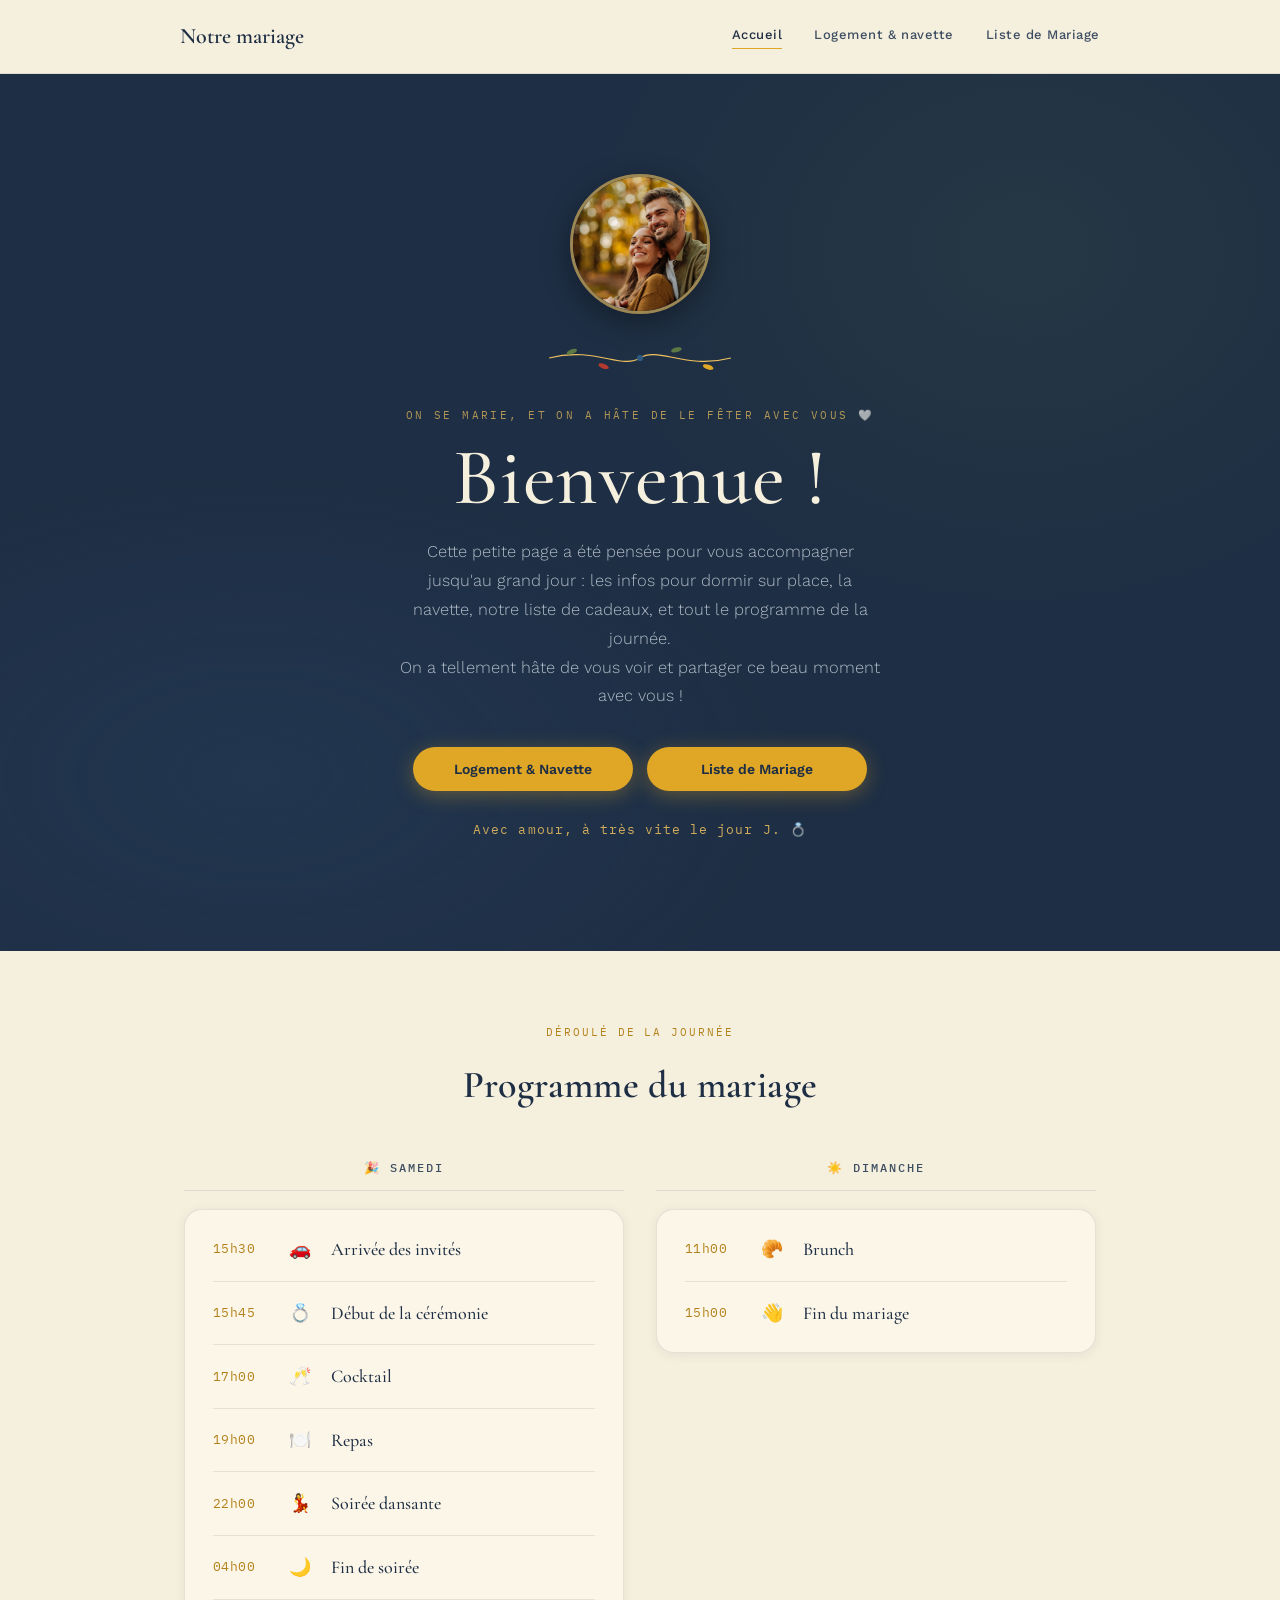
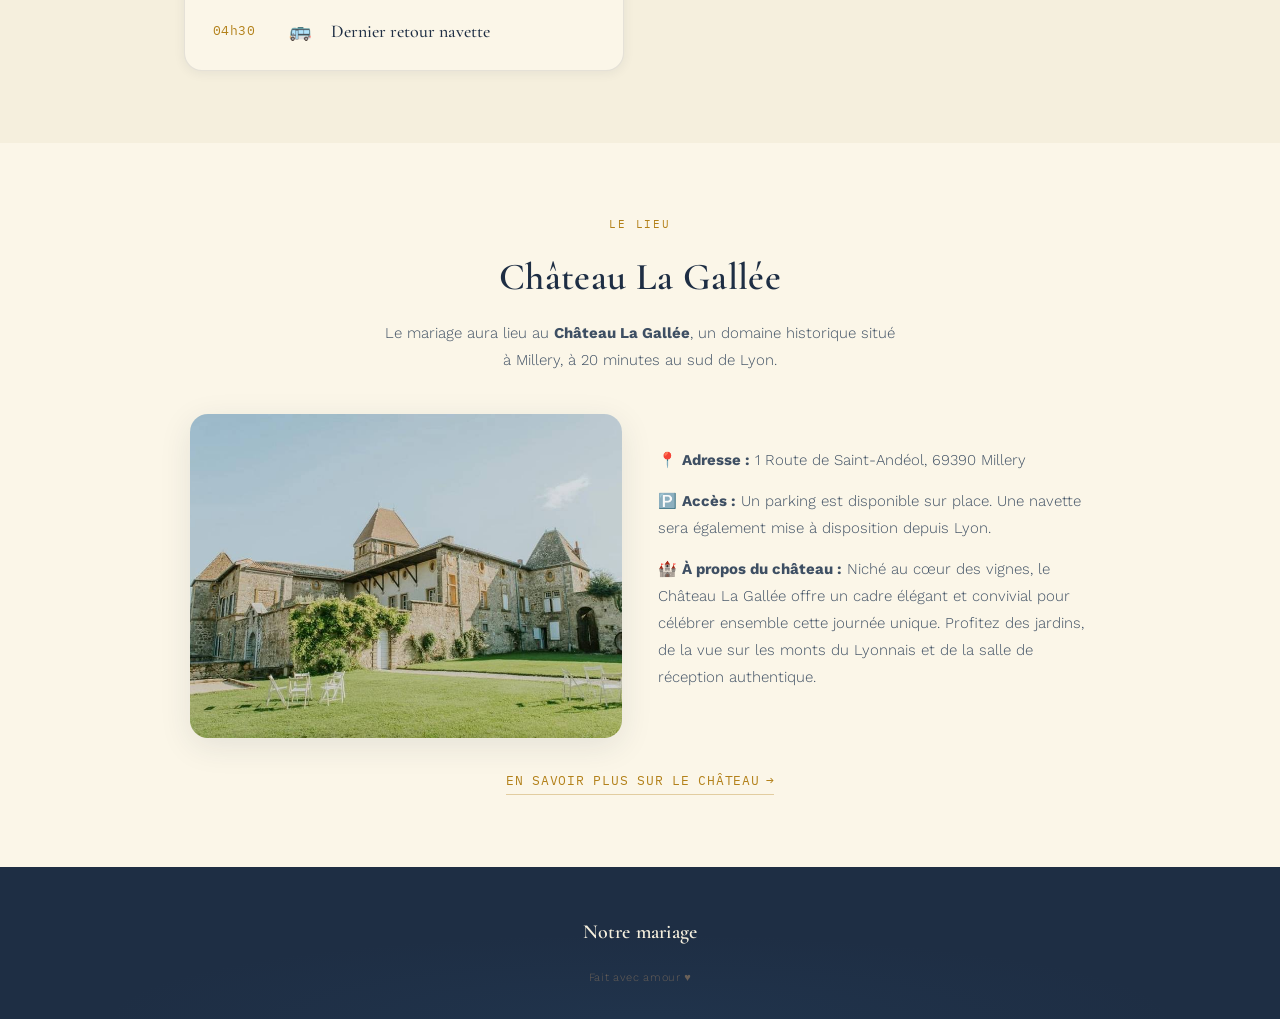
==== commit a36d0be2: "Update accueil.html" ====
--- a/accueil.html
+++ b/accueil.html
@@ -19,7 +19,7 @@
     <nav class="nav-links">
       <a href="accueil.html" class="active">Accueil</a>
       <a href="navette.html">Logement & navette</a>
-      <a href="cadeaux.html">Cadeaux</a>
+      <a href="cadeaux.html">Liste de Mariage</a>
     </nav>
   </div>
 </header>
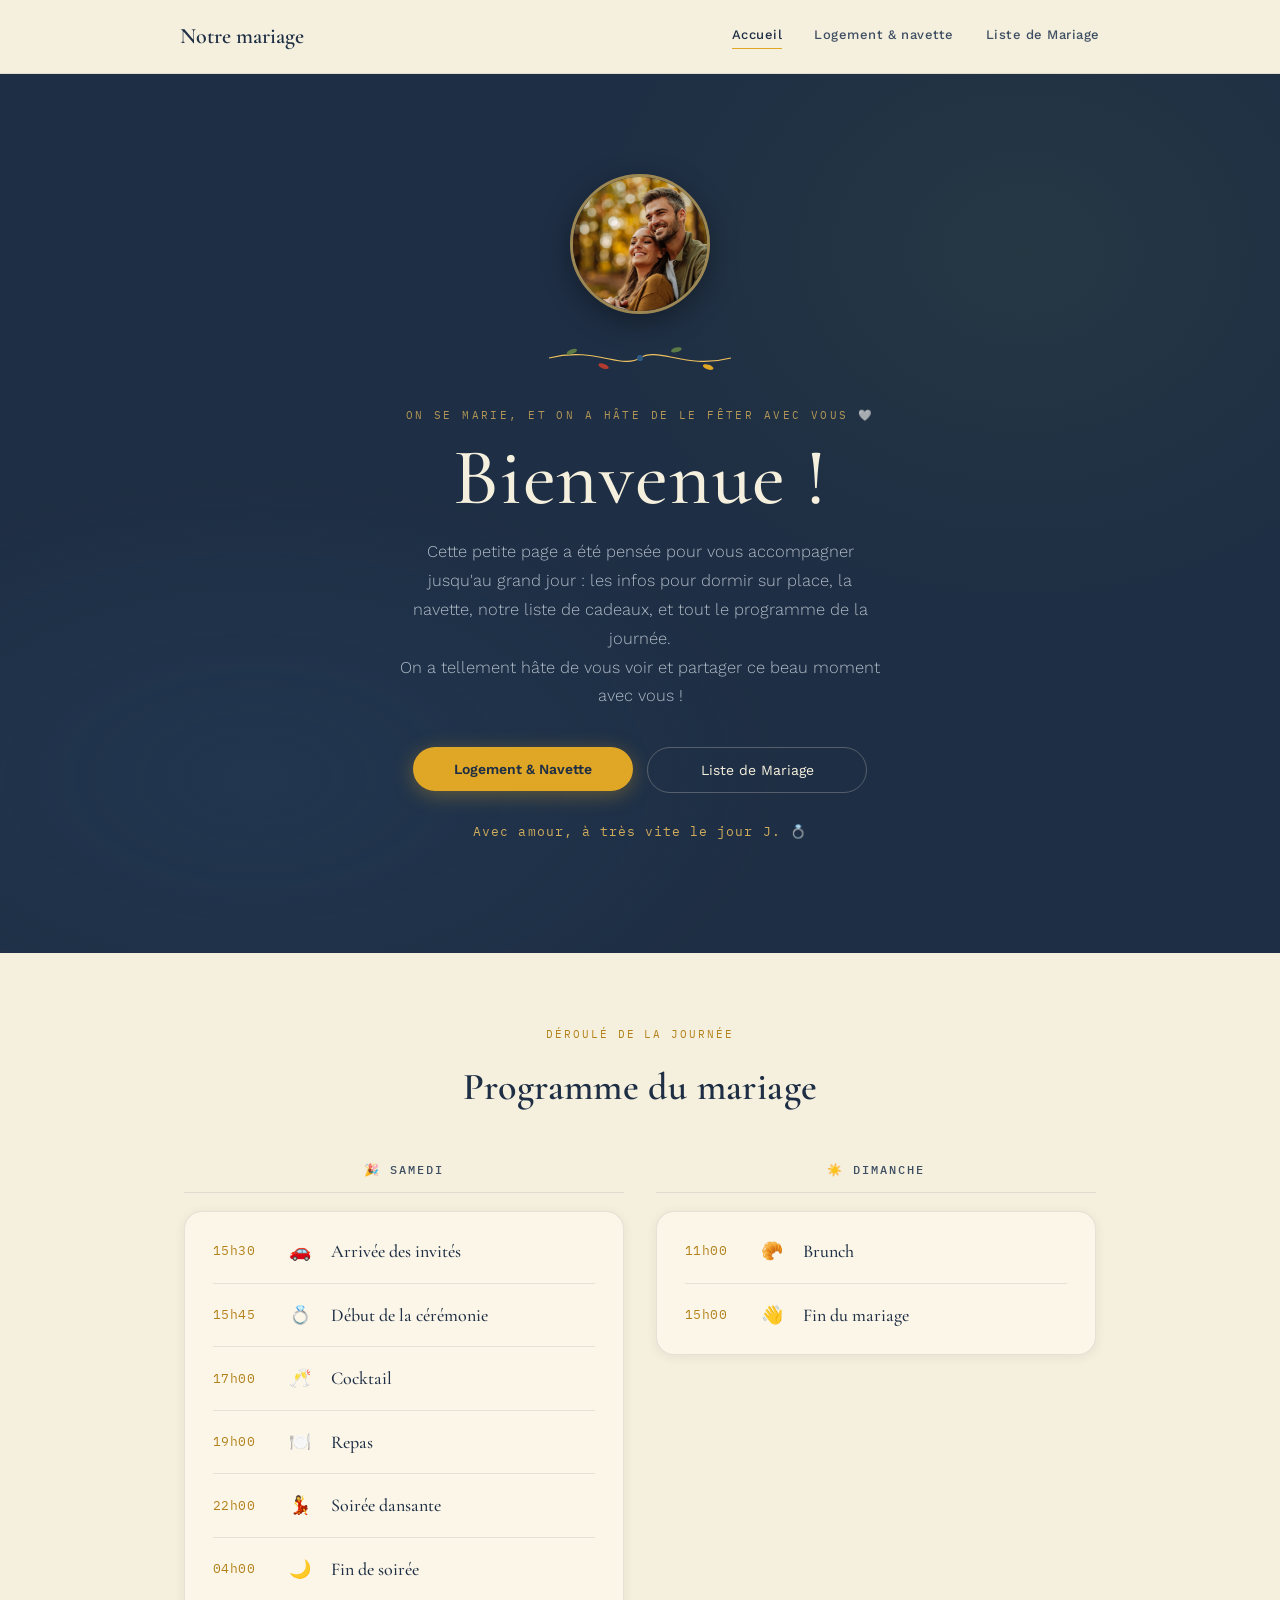
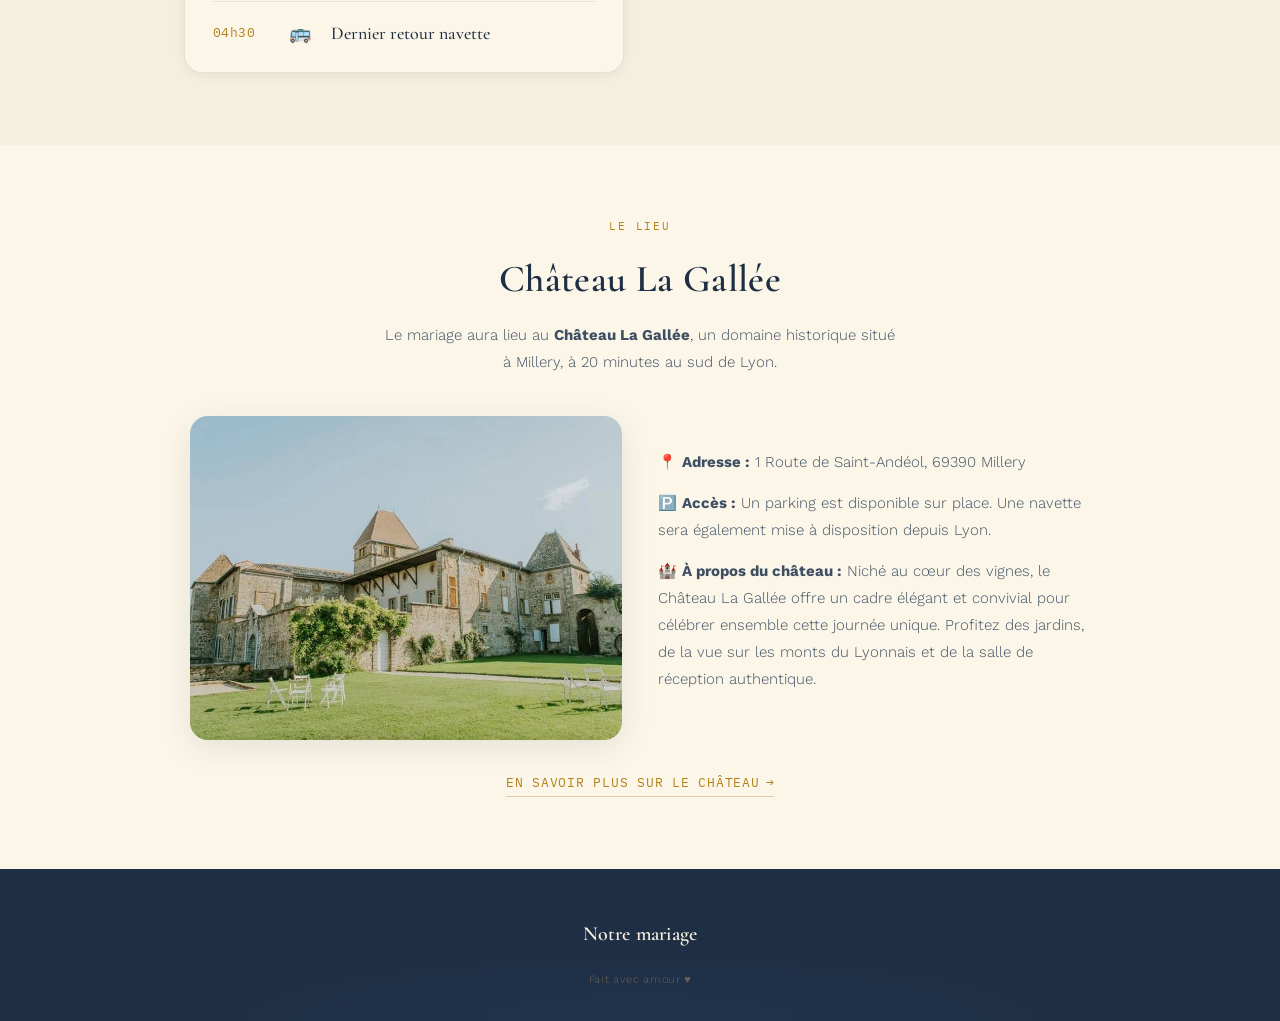
==== commit d83ac2f8: "Update accueil.html" ====
--- a/accueil.html
+++ b/accueil.html
@@ -3,6 +3,8 @@
 <head>
   <meta charset="UTF-8">
   <meta name="viewport" content="width=device-width, initial-scale=1.0">
+  <meta name="description" content="Retrouvez toutes les informations pour notre mariage : programme, lieu, logement, navette et liste de mariage.">
+  <link rel="icon" href="data:image/svg+xml,<svg xmlns=%22http://www.w3.org/2000/svg%22 viewBox=%220 0 100 100%22><text y=%22.9em%22 font-size=%2290%22>💍</text></svg>">
   <title>Notre mariage</title>
   <link rel="preconnect" href="https://fonts.googleapis.com">
   <link rel="preconnect" href="https://fonts.gstatic.com" crossorigin>
@@ -16,140 +18,105 @@
 <header>
   <div class="nav">
     <div class="brand">Notre mariage</div>
-    <nav class="nav-links">
+    <button class="nav-toggle" id="nav-toggle" aria-label="Ouvrir le menu" aria-expanded="false" aria-controls="nav-links">
+      <span></span><span></span><span></span>
+    </button>
+    <nav class="nav-links" id="nav-links">
       <a href="accueil.html" class="active">Accueil</a>
-      <a href="navette.html">Logement & navette</a>
+      <a href="navette.html">Logement &amp; navette</a>
       <a href="cadeaux.html">Liste de Mariage</a>
     </nav>
   </div>
 </header>
 
-<section class="hero">
-  <div class="hero-inner">
+<main>
+  <section class="hero">
+    <div class="hero-inner">
 
-    <div class="hero-photo">
-      <img src="images/couple.jpg" alt="Photo des mariés" loading="lazy">
+      <div class="hero-photo">
+        <img src="images/couple.jpg" alt="Photo des mariés" loading="lazy" onerror="this.style.display='none'">
+      </div>
+
+      <svg class="branch" viewBox="0 0 220 34" fill="none" aria-hidden="true">
+        <path d="M10,17 C60,4 90,30 110,17 C130,4 160,30 210,17" stroke="#F0C25E" stroke-width="1.2"/>
+        <ellipse cx="35" cy="10" rx="6" ry="2.6" fill="#5C7A45" transform="rotate(-20 35 10)"/>
+        <ellipse cx="70" cy="26" rx="6" ry="2.6" fill="#B23A2E" transform="rotate(20 70 26)"/>
+        <ellipse cx="150" cy="8" rx="6" ry="2.6" fill="#5C7A45" transform="rotate(-15 150 8)"/>
+        <ellipse cx="185" cy="27" rx="6" ry="2.6" fill="#E0A726" transform="rotate(18 185 27)"/>
+        <circle cx="110" cy="17" r="3.4" fill="#2F5A82"/>
+      </svg>
+
+      <p class="eyebrow">On se marie, et on a hâte de le fêter avec vous 🤍</p>
+      <h1>Bienvenue !</h1>
+      <p class="hero-subtitle">
+        Cette petite page a été pensée pour vous accompagner jusqu'au grand jour : les infos pour dormir sur place, la navette, notre liste de cadeaux, et tout le programme de la journée.<br>
+        On a tellement hâte de vous voir et partager ce beau moment avec vous !
+      </p>
+      <div class="hero-cta">
+        <a href="navette.html"><button class="btn-primary">Logement &amp; Navette</button></a>
+        <a href="cadeaux.html"><button class="btn-ghost">Liste de Mariage</button></a>
+      </div>
+      <p class="hero-date">Avec amour, à très vite le jour J. 💍</p>
     </div>
+  </section>
 
-    <svg class="branch" viewBox="0 0 220 34" fill="none" aria-hidden="true">
-      <path d="M10,17 C60,4 90,30 110,17 C130,4 160,30 210,17" stroke="#F0C25E" stroke-width="1.2"/>
-      <ellipse cx="35" cy="10" rx="6" ry="2.6" fill="#5C7A45" transform="rotate(-20 35 10)"/>
-      <ellipse cx="70" cy="26" rx="6" ry="2.6" fill="#B23A2E" transform="rotate(20 70 26)"/>
-      <ellipse cx="150" cy="8" rx="6" ry="2.6" fill="#5C7A45" transform="rotate(-15 150 8)"/>
-      <ellipse cx="185" cy="27" rx="6" ry="2.6" fill="#E0A726" transform="rotate(18 185 27)"/>
-      <circle cx="110" cy="17" r="3.4" fill="#2F5A82"/>
-    </svg>
+  <section class="programme">
+    <div class="wrap">
+      <div class="section-head">
+        <span class="eyebrow">Déroulé de la journée</span>
+        <h2>Programme du mariage</h2>
+      </div>
 
-    <p class="eyebrow">On se marie, et on a hâte de le fêter avec vous 🤍</p>
-    <h1>Bienvenue !</h1>
-    <p class="hero-subtitle">
-      Cette petite page a été pensée pour vous accompagner jusqu'au grand jour : les infos pour dormir sur place, la navette, notre liste de cadeaux, et tout le programme de la journée.<br>
-      On a tellement hâte de vous voir et partager ce beau moment avec vous !
-    </p>
-    <div class="hero-cta">
-      <a href="navette.html"><button class="btn-primary">Logement & Navette</button></a>
-      <a href="cadeaux.html"><button class="btn-primary">Liste de Mariage</button></a>
-    </div>
-    <p class="hero-date">Avec amour, à très vite le jour J. 💍</p>
-  </div>
-</section>
+      <div class="programme-columns">
+        <div class="programme-col fade-in">
+          <h3 class="programme-day">🎉 Samedi</h3>
+          <div class="timeline timeline--samedi">
+            <div class="timeline-item"><span class="timeline-time">15h30</span><span class="timeline-icon">🚗</span><span class="timeline-label">Arrivée des invités</span></div>
+            <div class="timeline-item"><span class="timeline-time">15h45</span><span class="timeline-icon">💍</span><span class="timeline-label">Début de la cérémonie</span></div>
+            <div class="timeline-item"><span class="timeline-time">17h00</span><span class="timeline-icon">🥂</span><span class="timeline-label">Cocktail</span></div>
+            <div class="timeline-item"><span class="timeline-time">19h00</span><span class="timeline-icon">🍽️</span><span class="timeline-label">Repas</span></div>
+            <div class="timeline-item"><span class="timeline-time">22h00</span><span class="timeline-icon">💃</span><span class="timeline-label">Soirée dansante</span></div>
+            <div class="timeline-item"><span class="timeline-time">04h00</span><span class="timeline-icon">🌙</span><span class="timeline-label">Fin de soirée</span></div>
+            <div class="timeline-item"><span class="timeline-time">04h30</span><span class="timeline-icon">🚌</span><span class="timeline-label">Dernier retour navette</span></div>
+          </div>
+        </div>
 
-<section class="programme">
-  <div class="wrap">
-    <div class="section-head">
-      <span class="eyebrow">Déroulé de la journée</span>
-      <h2>Programme du mariage</h2>
-    </div>
-
-    <div class="programme-columns">
-
-      <!-- Colonne Samedi -->
-      <div class="programme-col">
-        <h3 class="programme-day">🎉 Samedi</h3>
-        <div class="timeline timeline--samedi">
-          <div class="timeline-item">
-            <span class="timeline-time">15h30</span>
-            <span class="timeline-icon">🚗</span>
-            <span class="timeline-label">Arrivée des invités</span>
-          </div>
-          <div class="timeline-item">
-            <span class="timeline-time">15h45</span>
-            <span class="timeline-icon">💍</span>
-            <span class="timeline-label">Début de la cérémonie</span>
-          </div>
-          <div class="timeline-item">
-            <span class="timeline-time">17h00</span>
-            <span class="timeline-icon">🥂</span>
-            <span class="timeline-label">Cocktail</span>
-          </div>
-          <div class="timeline-item">
-            <span class="timeline-time">19h00</span>
-            <span class="timeline-icon">🍽️</span>
-            <span class="timeline-label">Repas</span>
-          </div>
-          <div class="timeline-item">
-            <span class="timeline-time">22h00</span>
-            <span class="timeline-icon">💃</span>
-            <span class="timeline-label">Soirée dansante</span>
-          </div>
-          <div class="timeline-item">
-            <span class="timeline-time">04h00</span>
-            <span class="timeline-icon">🌙</span>
-            <span class="timeline-label">Fin de soirée</span>
-          </div>
-          <div class="timeline-item">
-            <span class="timeline-time">04h30</span>
-            <span class="timeline-icon">🚌</span>
-            <span class="timeline-label">Dernier retour navette</span>
+        <div class="programme-col fade-in">
+          <h3 class="programme-day">☀️ Dimanche</h3>
+          <div class="timeline timeline--dimanche">
+            <div class="timeline-item"><span class="timeline-time">11h00</span><span class="timeline-icon">🥐</span><span class="timeline-label">Brunch</span></div>
+            <div class="timeline-item"><span class="timeline-time">15h00</span><span class="timeline-icon">👋</span><span class="timeline-label">Fin du mariage</span></div>
           </div>
         </div>
       </div>
+    </div>
+  </section>
 
-      <!-- Colonne Dimanche -->
-      <div class="programme-col">
-        <h3 class="programme-day">☀️ Dimanche</h3>
-        <div class="timeline timeline--dimanche">
-          <div class="timeline-item">
-            <span class="timeline-time">11h00</span>
-            <span class="timeline-icon">🥐</span>
-            <span class="timeline-label">Brunch</span>
-          </div>
-          <div class="timeline-item">
-            <span class="timeline-time">15h00</span>
-            <span class="timeline-icon">👋</span>
-            <span class="timeline-label">Fin du mariage</span>
-          </div>
+  <section class="lieu">
+    <div class="wrap">
+      <div class="section-head">
+        <span class="eyebrow">Le lieu</span>
+        <h2>Château La Gallée</h2>
+        <p>Le mariage aura lieu au <strong>Château La Gallée</strong>, un domaine historique situé à Millery, à 20 minutes au sud de Lyon.</p>
+      </div>
+
+      <div class="lieu-content fade-in">
+        <div class="lieu-photo">
+          <img src="images/chateau.jpg" alt="Château La Gallée" loading="lazy" onerror="this.style.display='none'">
+        </div>
+        <div class="lieu-details">
+          <p>📍 <strong>Adresse :</strong> 1 Route de Saint-Andéol, 69390 Millery</p>
+          <p>🅿️ <strong>Accès :</strong> Un parking est disponible sur place. Une navette sera également mise à disposition depuis Lyon.</p>
+          <p>🏰 <strong>À propos du château :</strong> Niché au cœur des vignes, le Château La Gallée offre un cadre élégant et convivial pour célébrer ensemble cette journée unique. Profitez des jardins, de la vue sur les monts du Lyonnais et de la salle de réception authentique.</p>
         </div>
       </div>
 
+      <a href="https://www.chateaulagallee.com/" target="_blank" rel="noopener noreferrer" class="link-inline">
+        En savoir plus sur le château <span aria-hidden="true">→</span>
+      </a>
     </div>
-  </div>
-</section>
-
-<section class="lieu">
-  <div class="wrap">
-    <div class="section-head">
-      <span class="eyebrow">Le lieu</span>
-      <h2>Château La Gallée</h2>
-      <p>Le mariage aura lieu au <strong>Château La Gallée</strong>, un domaine historique situé à Millery, à 20 minutes au sud de Lyon.</p>
-    </div>
-
-    <div class="lieu-content">
-      <div class="lieu-photo">
-        <img src="images/chateau.jpg" alt="Château La Gallée" loading="lazy">
-      </div>
-      <div class="lieu-details">
-        <p>📍 <strong>Adresse :</strong> 1 Route de Saint-Andéol, 69390 Millery</p>
-        <p>🅿️ <strong>Accès :</strong> Un parking est disponible sur place. Une navette sera également mise à disposition depuis Lyon.</p>
-        <p>🏰 <strong>À propos du château :</strong> Niché au cœur des vignes, le Château La Gallée offre un cadre élégant et convivial pour célébrer ensemble cette journée unique. Profitez des jardins, de la vue sur les monts du Lyonnais et de la salle de réception authentique.</p>
-      </div>
-    </div>
-
-    <a href="https://www.chateaulagallee.com/" target="_blank" class="link-inline">
-      En savoir plus sur le château <span aria-hidden="true">→</span>
-    </a>
-  </div>
-</section>
+  </section>
+</main>
 
 <footer>
   <div class="wrap">
@@ -158,12 +125,14 @@
   </div>
 </footer>
 
-<script>
-  window.addEventListener('scroll',()=>{
-    const el=document.getElementById('scroll-line');
-    const pct=window.scrollY/(document.body.scrollHeight-window.innerHeight)*100;
-    el.style.width=pct+'%';
-  });
+<button class="scroll-top" id="scroll-top" aria-label="Retour en haut">↑</button>
+
+<script type="module">
+  import { initScrollLine, initMobileMenu, initScrollTop, observeFadeIns } from './main.js';
+  initScrollLine();
+  initMobileMenu();
+  initScrollTop();
+  observeFadeIns();
 </script>
 </body>
 </html>
--- a/style.css
+++ b/style.css
@@ -16,19 +16,49 @@
 .wrap{max-width:1000px;margin:0 auto;padding:0 40px;}
 button{font-family:inherit;cursor:pointer;border:none;}
 input,select{font-family:inherit;}
+img{max-width:100%;display:block;}
+:focus-visible{outline:2px solid var(--gentiane);outline-offset:3px;border-radius:4px;}
 
 /* SCROLL */
 .scroll-line{position:fixed;top:0;left:0;height:2px;background:linear-gradient(to right,var(--terracotta),var(--gentiane));z-index:200;width:0%;transition:width 0.1s linear;}
 
+/* BOUTON RETOUR EN HAUT */
+.scroll-top{
+  position:fixed;bottom:24px;right:24px;width:46px;height:46px;border-radius:50%;
+  background:var(--ink);color:var(--stone);display:flex;align-items:center;justify-content:center;
+  font-size:18px;box-shadow:var(--shadow-md);opacity:0;pointer-events:none;
+  transform:translateY(10px);transition:var(--transition);z-index:150;
+}
+.scroll-top.visible{opacity:1;pointer-events:auto;transform:translateY(0);}
+.scroll-top:hover{background:var(--gentiane);}
+
 /* HEADER */
 header{position:sticky;top:0;z-index:100;background:rgba(245,239,221,0.88);backdrop-filter:blur(16px);border-bottom:1px solid var(--line);}
-.nav{display:flex;align-items:center;justify-content:space-between;padding:18px 40px;max-width:1000px;margin:0 auto;}
+.nav{position:relative;display:flex;align-items:center;justify-content:space-between;padding:18px 40px;max-width:1000px;margin:0 auto;}
 .brand{font-family:'Cormorant Garamond',serif;font-size:22px;font-weight:600;}
 .nav-links{display:flex;gap:32px;font-size:13px;font-weight:500;letter-spacing:0.04em;}
 .nav-links a{color:var(--ink-2);position:relative;padding-bottom:3px;transition:color 0.2s;}
 .nav-links a::after{content:'';position:absolute;bottom:0;left:0;width:0;height:1px;background:var(--terracotta);transition:width 0.3s cubic-bezier(0.4,0,0.2,1);}
 .nav-links a:hover,.nav-links a.active{color:var(--ink);}
 .nav-links a:hover::after,.nav-links a.active::after{width:100%;}
+
+/* Menu mobile */
+.nav-toggle{display:none;flex-direction:column;gap:5px;background:none;border:none;cursor:pointer;padding:6px;}
+.nav-toggle span{width:24px;height:2px;background:var(--ink);border-radius:2px;transition:var(--transition);}
+.nav-toggle.open span:nth-child(1){transform:translateY(7px) rotate(45deg);}
+.nav-toggle.open span:nth-child(2){opacity:0;}
+.nav-toggle.open span:nth-child(3){transform:translateY(-7px) rotate(-45deg);}
+
+@media(max-width:700px){
+  .nav-toggle{display:flex;}
+  .nav-links{
+    position:absolute;top:100%;left:0;right:0;background:var(--surface);
+    flex-direction:column;align-items:center;gap:0;max-height:0;overflow:hidden;
+    border-bottom:1px solid var(--line);transition:max-height 0.35s ease;
+  }
+  .nav-links.open{max-height:260px;}
+  .nav-links a{padding:14px 0;width:100%;text-align:center;}
+}
 
 /* HERO */
 .hero{background:var(--ink);color:var(--stone);padding:100px 40px 110px;text-align:center;position:relative;overflow:hidden;}
@@ -40,56 +70,29 @@
 .hero-subtitle{color:rgba(201,210,220,0.85);max-width:48ch;margin:0 auto;font-size:16.5px;font-weight:300;line-height:1.75;}
 .hero-date{font-family:'IBM Plex Mono',monospace;font-size:13px;color:#F0C25E;margin-top:28px;letter-spacing:0.08em;opacity:0.85;}
 .hero-cta{display:flex;gap:14px;justify-content:center;margin-top:36px;flex-wrap:wrap;}
-
-/* Harmonisation de la taille des boutons du hero */
-.hero-cta .btn-primary,
-.hero-cta .btn-ghost{
-  min-width:220px;
-  text-align:center;
-}
-
-/* PHOTO DES MARIÉS (hero) */
-.hero-photo{
-  width:140px;height:140px;
-  margin:0 auto 28px;
-  border-radius:50%;
-  overflow:hidden;
-  border:3px solid rgba(240,194,94,0.6);
-  box-shadow:0 8px 28px rgba(0,0,0,0.35);
-}
-.hero-photo img{
-  width:100%;height:100%;
-  object-fit:cover;
-  display:block;
-}
+.hero-cta .btn-primary,.hero-cta .btn-ghost{min-width:220px;text-align:center;}
+
+.hero-photo{width:140px;height:140px;margin:0 auto 28px;border-radius:50%;overflow:hidden;border:3px solid rgba(240,194,94,0.6);box-shadow:0 8px 28px rgba(0,0,0,0.35);}
+.hero-photo img{width:100%;height:100%;object-fit:cover;display:block;}
 
 /* PAGE HERO */
 .page-hero{background:var(--ink);color:var(--stone);padding:64px 40px 72px;position:relative;overflow:hidden;}
 .page-hero::before{content:'';position:absolute;inset:0;background:radial-gradient(ellipse 70% 80% at 30% 100%,rgba(47,90,130,0.15) 0%,transparent 70%);pointer-events:none;}
-.page-hero .wrap{position:relative;z-index:1;}
+.page-hero .wrap{position:relative;z-index:1;max-width:700px;margin:0 auto;text-align:center;}
 .page-hero .eyebrow{color:rgba(240,194,94,0.7);}
 .page-hero h1{font-size:clamp(36px,6vw,60px);color:var(--stone);margin-bottom:12px;font-weight:500;}
 .page-hero h1 em{font-style:italic;color:#F0C25E;}
-.page-hero-sub{color:rgba(201,210,220,0.8);font-size:16px;font-weight:300;max-width:52ch;line-height:1.75;}
+.page-hero-sub{color:rgba(201,210,220,0.8);font-size:16px;font-weight:300;max-width:52ch;line-height:1.75;margin:0 auto;padding-top:16px;}
 
 /* BUTTONS */
 .btn-primary{background:var(--terracotta);color:var(--ink);padding:14px 28px;border-radius:999px;font-weight:600;font-size:14px;transition:var(--transition);box-shadow:0 4px 20px rgba(224,167,38,0.35);border:none;cursor:pointer;}
 .btn-primary:hover{background:#F0C25E;transform:translateY(-2px);}
+.btn-primary:disabled{opacity:0.6;cursor:not-allowed;transform:none;background:var(--terracotta);}
 .btn-ghost{background:transparent;color:var(--stone);border:1px solid rgba(245,239,221,0.25);padding:14px 28px;border-radius:999px;font-weight:400;font-size:14px;transition:var(--transition);cursor:pointer;}
 .btn-ghost:hover{background:rgba(245,239,221,0.1);transform:translateY(-2px);}
-.btn-submit{background:var(--ink);color:var(--stone);padding:12px 22px;border-radius:999px;font-weight:500;font-size:14px;transition:var(--transition);border:none;cursor:pointer;}
-.btn-submit:hover{background:var(--gentiane);transform:translateY(-2px);}
-.btn-submit:disabled{opacity:0.6;cursor:not-allowed;transform:none;}
-
-/* LIEN DISCRET (ex: "En savoir plus sur le château") */
-.link-inline{
-  display:inline-flex;align-items:center;gap:6px;
-  font-family:'IBM Plex Mono',monospace;font-size:12.5px;
-  letter-spacing:0.06em;text-transform:uppercase;
-  color:var(--terracotta-deep);position:relative;
-  padding-bottom:4px;margin-top:8px;
-  transition:color 0.25s;
-}
+
+/* LIEN DISCRET */
+.link-inline{display:inline-flex;align-items:center;gap:6px;font-family:'IBM Plex Mono',monospace;font-size:12.5px;letter-spacing:0.06em;text-transform:uppercase;color:var(--terracotta-deep);position:relative;padding-bottom:4px;margin-top:8px;transition:color 0.25s;}
 .link-inline::after{content:'';position:absolute;bottom:0;left:0;width:100%;height:1px;background:var(--terracotta-deep);opacity:0.35;transition:opacity 0.25s,background 0.25s;}
 .link-inline:hover{color:var(--ink);}
 .link-inline:hover::after{opacity:0.8;background:var(--ink);}
@@ -102,189 +105,105 @@
 .section-head h2{font-size:clamp(26px,4vw,38px);margin-bottom:10px;}
 .section-head p{color:var(--ink-2);font-weight:300;font-size:15px;line-height:1.8;}
 
-/* PROGRAMME (deux colonnes Samedi / Dimanche) */
+/* PROGRAMME */
 .programme{background:var(--stone);}
-
-.programme-columns{
-  display:flex;
-  gap:32px;
-  justify-content:center;
-  align-items:flex-start;
-  flex-wrap:wrap;
-}
-
-.programme-col{
-  flex:1 1 320px;
-  max-width:440px;
-}
-
-.programme-day{
-  font-family:'IBM Plex Mono',monospace;
-  font-size:12px;
-  font-weight:500;
-  letter-spacing:0.16em;
-  text-transform:uppercase;
-  text-align:center;
-  color:var(--ink-2);
-  margin-bottom:18px;
-  padding-bottom:12px;
-  border-bottom:1px solid var(--line);
-}
-
-.timeline{
-  background:var(--surface);
-  border:1px solid var(--line);
-  border-radius:var(--radius);
-  padding:8px 28px;
-  box-shadow:var(--shadow-sm);
-  height:100%;
-}
-
-.timeline-item{
-  display:flex;align-items:center;gap:18px;
-  padding:16px 0;border-bottom:1px solid var(--line);
-  transition:background 0.25s;
-}
+.programme-columns{display:flex;gap:32px;justify-content:center;align-items:flex-start;flex-wrap:wrap;}
+.programme-col{flex:1 1 320px;max-width:440px;}
+.programme-day{font-family:'IBM Plex Mono',monospace;font-size:12px;font-weight:500;letter-spacing:0.16em;text-transform:uppercase;text-align:center;color:var(--ink-2);margin-bottom:18px;padding-bottom:12px;border-bottom:1px solid var(--line);}
+.timeline{background:var(--surface);border:1px solid var(--line);border-radius:var(--radius);padding:8px 28px;box-shadow:var(--shadow-sm);height:100%;}
+.timeline-item{display:flex;align-items:center;gap:18px;padding:16px 0;border-bottom:1px solid var(--line);transition:background 0.25s;}
 .timeline-item:last-child{border-bottom:none;}
 .timeline-item:hover{background:rgba(224,167,38,0.05);}
-
-.timeline-time{
-  font-family:'IBM Plex Mono',monospace;font-size:13px;
-  color:var(--terracotta-deep);width:56px;flex-shrink:0;
-  letter-spacing:0.03em;
-}
-
-.timeline-icon{
-  font-size:18px;
-  width:26px;
-  flex-shrink:0;
-  text-align:center;
-}
-
-.timeline-label{
-  font-family:'Cormorant Garamond',serif;font-size:18px;
-  color:var(--ink);font-weight:500;
-}
-
-@media(max-width:900px){
-  .programme-columns{flex-direction:column;align-items:center;}
-  .programme-col{width:100%;max-width:560px;}
-}
-
-@media(max-width:480px){
-  .timeline{padding:8px 20px;}
-  .timeline-item{flex-wrap:wrap;row-gap:4px;}
-  .timeline-time{width:auto;}
-}
+.timeline-time{font-family:'IBM Plex Mono',monospace;font-size:13px;color:var(--terracotta-deep);width:56px;flex-shrink:0;letter-spacing:0.03em;}
+.timeline-icon{font-size:18px;width:26px;flex-shrink:0;text-align:center;}
+.timeline-label{font-family:'Cormorant Garamond',serif;font-size:18px;color:var(--ink);font-weight:500;}
+
+@media(max-width:900px){.programme-columns{flex-direction:column;align-items:center;}.programme-col{width:100%;max-width:560px;}}
+@media(max-width:480px){.timeline{padding:8px 20px;}.timeline-item{flex-wrap:wrap;row-gap:4px;}.timeline-time{width:auto;}}
 
 /* LIEU */
 .lieu{background:var(--surface);}
 .lieu > .wrap{text-align:center;}
-
-.lieu-content{
-  display:flex;
-  gap:36px;
-  align-items:center;
-  max-width:900px;
-  margin:0 auto 24px;
-  text-align:left;
-}
-.lieu-photo{
-  flex:1 1 320px;
-  border-radius:var(--radius);
-  overflow:hidden;
-  box-shadow:var(--shadow-md);
-}
-.lieu-photo img{
-  width:100%;
-  height:100%;
-  object-fit:cover;
-  display:block;
-  aspect-ratio:4/3;
-}
-.lieu-details{
-  flex:1 1 320px;
-}
-.lieu-details p{
-  color:var(--ink-2);font-weight:300;font-size:15px;line-height:1.8;margin-bottom:14px;
-}
-
-@media(max-width:800px){
-  .lieu-content{flex-direction:column;text-align:center;}
-  .lieu-details{text-align:left;}
-}
-
-/* CARTE RECOMMANDATION HÔTEL */
+.lieu-content{display:flex;gap:36px;align-items:center;max-width:900px;margin:0 auto 24px;text-align:left;}
+.lieu-photo{flex:1 1 320px;border-radius:var(--radius);overflow:hidden;box-shadow:var(--shadow-md);}
+.lieu-photo img{width:100%;height:100%;object-fit:cover;display:block;aspect-ratio:4/3;}
+.lieu-details{flex:1 1 320px;}
+.lieu-details p{color:var(--ink-2);font-weight:300;font-size:15px;line-height:1.8;margin-bottom:14px;}
+@media(max-width:800px){.lieu-content{flex-direction:column;text-align:center;}.lieu-details{text-align:left;}}
+
+/* HOTEL */
 .hotel-reco{padding-top:24px;padding-bottom:24px;}
-.hotel-card{
-  display:flex;
-  gap:24px;
-  align-items:flex-start;
-  max-width:700px;
-  margin:0 auto;
-  background:var(--surface);
-  border:1px solid var(--line);
-  border-radius:var(--radius);
-  padding:28px 32px;
-  box-shadow:var(--shadow-sm);
-}
-.hotel-icon{
-  font-size:36px;
-  flex-shrink:0;
-  line-height:1;
-}
-.hotel-content h3{
-  font-size:20px;
-  margin-bottom:8px;
-}
-.hotel-address{
-  font-size:14px;
-  color:var(--ink-2);
-  margin-bottom:10px;
-}
-.hotel-note{
-  font-size:14px;
-  color:var(--ink-2);
-  font-weight:300;
-  line-height:1.7;
-  margin-bottom:14px;
-}
-
-@media(max-width:600px){
-  .hotel-card{flex-direction:column;align-items:center;text-align:center;padding:24px 20px;}
-}
+.hotel-card{display:flex;gap:24px;align-items:flex-start;max-width:700px;margin:0 auto;background:var(--surface);border:1px solid var(--line);border-radius:var(--radius);padding:28px 32px;box-shadow:var(--shadow-sm);transition:var(--transition);}
+.hotel-card:hover{box-shadow:var(--shadow-md);}
+.hotel-icon{font-size:36px;flex-shrink:0;line-height:1;}
+.hotel-content h3{font-size:20px;margin-bottom:8px;}
+.hotel-address{font-size:14px;color:var(--ink-2);margin-bottom:10px;}
+.hotel-note{font-size:14px;color:var(--ink-2);font-weight:300;line-height:1.7;margin-bottom:14px;}
+@media(max-width:600px){.hotel-card{flex-direction:column;align-items:center;text-align:center;padding:24px 20px;}}
 
 /* STATES */
-.loading-state{text-align:center;padding:48px;color:var(--ink-2);font-size:14px;font-weight:300;}
+.loading-state,.loading{text-align:center;padding:40px 0;color:var(--ink-2);font-size:14px;font-weight:300;}
 .empty-state{text-align:center;padding:48px;color:var(--ink-2);font-size:15px;font-weight:300;}
 .contact-note{text-align:center;color:var(--ink-2);font-size:14px;font-weight:300;margin-top:48px;font-style:italic;}
-
-/* TRAJETS */
-#navette-list{display:grid;grid-template-columns:repeat(auto-fill,minmax(260px,1fr));gap:16px;margin-bottom:40px;}
-.trajet-card{background:var(--surface);border:2px solid var(--line);border-radius:var(--radius);padding:20px;cursor:pointer;transition:var(--transition);box-shadow:var(--shadow-sm);}
-.trajet-card:hover:not(.full){border-color:var(--terracotta);transform:translateY(-3px);box-shadow:var(--shadow-md);}
-.trajet-card.selected{border-color:var(--terracotta-deep);background:rgba(224,167,38,0.06);box-shadow:0 0 0 3px rgba(179,129,26,0.15);}
-.trajet-card.full{opacity:0.5;cursor:not-allowed;}
-.trajet-header{display:flex;align-items:center;justify-content:space-between;margin-bottom:10px;}
-.trajet-time{font-family:'IBM Plex Mono',monospace;font-size:20px;font-weight:500;}
-.trajet-badge{font-family:'IBM Plex Mono',monospace;font-size:11px;padding:4px 10px;border-radius:999px;}
-.badge-ok{background:rgba(92,122,69,0.12);color:var(--olive);}
-.badge-full{background:rgba(178,58,46,0.10);color:var(--red);}
-.trajet-route{display:flex;align-items:center;gap:8px;font-size:14px;font-weight:500;}
-.trajet-arrow{color:var(--terracotta-deep);}
-.trajet-notes{font-size:12.5px;color:var(--ink-2);font-weight:300;margin-top:8px;line-height:1.6;}
-.trajet-select-hint{font-size:11px;color:var(--terracotta-deep);margin-top:10px;font-family:'IBM Plex Mono',monospace;letter-spacing:0.06em;opacity:0.8;}
-
-/* RESERVATION */
-.reservation-box{background:var(--surface);border:1px solid var(--line);border-radius:var(--radius);padding:32px;box-shadow:var(--shadow-sm);margin-bottom:32px;}
-.resa-form{display:flex;gap:14px;flex-wrap:wrap;align-items:flex-end;}
-.field{flex:1;min-width:160px;}
-label{font-size:12px;color:var(--ink-2);display:block;margin-bottom:6px;letter-spacing:0.06em;text-transform:uppercase;font-weight:500;}
+.spinner{width:30px;height:30px;margin:0 auto 12px;border:3px solid var(--line);border-top-color:var(--terracotta);border-radius:50%;animation:spin 0.8s linear infinite;}
+@keyframes spin{to{transform:rotate(360deg);}}
+
+.success-msg{background:rgba(92,122,69,0.12);color:#3E4A2A;border:1px solid rgba(92,122,69,0.25);padding:12px 16px;border-radius:10px;font-size:14px;margin-top:16px;text-align:left;}
+.error-msg{background:rgba(178,58,46,0.08);color:var(--red);border:1px solid rgba(178,58,46,0.2);padding:12px 16px;border-radius:10px;font-size:14px;margin-top:16px;text-align:left;}
+
+/* TRAJETS (navette) */
+.trajets-columns{display:flex;gap:2rem;justify-content:center;margin-top:2rem;flex-wrap:wrap;}
+.trajets-col{flex:1 1 300px;min-width:280px;background:var(--surface);border:1px solid var(--line);border-radius:var(--radius);padding:1.6rem;box-shadow:var(--shadow-sm);}
+.trajets-col h2{text-align:center;margin-bottom:1rem;}
+.trajets-list{display:flex;flex-direction:column;gap:1.1rem;}
+.trajet-card{background:var(--stone);border:1px solid var(--line);border-radius:var(--radius);padding:1.1rem 1.3rem;box-shadow:var(--shadow-sm);display:flex;flex-direction:column;gap:0.5rem;align-items:flex-start;transition:var(--transition);}
+.trajet-card:not(.complet):hover{transform:translateY(-3px);box-shadow:var(--shadow-md);}
+.trajet-card.complet{opacity:0.6;}
+.trajet-heure{font-family:'IBM Plex Mono',monospace;font-weight:600;font-size:1.05em;color:var(--ink);}
+.trajet-route{color:var(--gentiane);font-weight:500;font-size:14.5px;}
+.trajet-notes{font-size:12.5px;color:var(--ink-2);font-weight:300;}
+.trajet-places{font-size:13px;color:var(--olive);font-weight:500;}
+.trajet-places.complet{color:var(--red);}
+.trajet-btn{background:var(--gentiane);color:var(--stone);border:none;border-radius:999px;padding:0.6em 1.4em;cursor:pointer;font-size:14px;font-weight:600;transition:var(--transition);align-self:stretch;}
+.trajet-btn:hover:not(:disabled){background:var(--ink);transform:translateY(-2px);}
+.trajet-btn:disabled{opacity:0.5;cursor:not-allowed;}
+
+@media(max-width:700px){.trajets-columns{flex-direction:column;gap:1rem;}.trajets-col{min-width:unset;width:100%;}}
+
+/* Passagers déjà inscrits */
+.trajet-passagers{margin-top:0.6rem;padding-top:0.6rem;border-top:1px dashed var(--line);width:100%;}
+.trajet-passagers-label{font-family:'IBM Plex Mono',monospace;font-size:0.72rem;font-weight:500;text-transform:uppercase;letter-spacing:0.08em;color:var(--ink-2);opacity:0.65;margin-bottom:0.5rem;}
+.trajet-passagers ul{list-style:none;display:flex;flex-wrap:wrap;gap:0.4rem 0.6rem;padding:0;margin:0;}
+.trajet-passagers li{font-size:0.82rem;font-weight:500;color:var(--gentiane);background:rgba(47,90,130,0.08);padding:0.25rem 0.7rem;border-radius:999px;white-space:nowrap;}
+
+/* HOTEL / RESERVATION MODAL */
+.modal-overlay{position:fixed;inset:0;background:rgba(30,30,40,0.45);display:flex;align-items:center;justify-content:center;padding:20px;box-sizing:border-box;z-index:1000;}
+.modal{background:var(--surface);border-radius:var(--radius);padding:2rem 1.6rem 1.6rem;box-shadow:var(--shadow-md);min-width:320px;max-width:500px;width:100%;max-height:90vh;overflow-y:auto;-webkit-overflow-scrolling:touch;position:relative;text-align:center;box-sizing:border-box;}
+.modal-close{position:absolute;top:0.7em;right:1em;background:none;border:none;font-size:1.4em;cursor:pointer;color:var(--ink-2);transition:color 0.2s;}
+.modal-close:hover{color:var(--red);}
+.modal-info{color:var(--ink-2);font-size:14px;margin-bottom:16px;}
+.modal h2{margin-bottom:6px;}
+
+/* FORMULAIRES */
+label{font-size:12px;color:var(--ink-2);display:block;margin-bottom:6px;letter-spacing:0.06em;text-transform:uppercase;font-weight:500;text-align:left;}
 input[type=text],select{width:100%;border:1px solid var(--line);background:var(--stone);border-radius:10px;padding:11px 14px;font-size:14px;transition:var(--transition);outline:none;color:var(--ink);}
 input[type=text]:focus,select:focus{border-color:var(--terracotta-deep);box-shadow:0 0 0 3px rgba(179,129,26,0.12);}
-.msg{font-size:13.5px;margin-top:16px;padding:12px 16px;border-radius:10px;display:none;}
-.msg.ok{background:rgba(92,122,69,0.12);color:#3E4A2A;display:block;border:1px solid rgba(92,122,69,0.2);}
-.msg.err{background:rgba(178,58,46,0.08);color:var(--red);display:block;border:1px solid rgba(178,58,46,0.15);}
+
+.guests-counter{display:flex;align-items:center;gap:1.2rem;margin:0.5rem 0 1.2rem;justify-content:center;}
+.counter-btn{width:2.2rem;height:2.2rem;border-radius:50%;border:1.5px solid var(--ink);background:transparent;font-size:1.3rem;cursor:pointer;display:flex;align-items:center;justify-content:center;transition:background 0.2s,color 0.2s;color:var(--ink);}
+.counter-btn:hover:not(:disabled){background:var(--ink);color:var(--stone);}
+.counter-btn:disabled{opacity:0.3;cursor:not-allowed;}
+#guests-display{font-size:1.4rem;font-weight:600;min-width:1.5rem;text-align:center;}
+
+.guest-block{border:1px solid var(--line);border-radius:12px;padding:1rem 1.2rem;margin-bottom:0.8rem;background:var(--stone);text-align:left;}
+.guest-label{font-size:0.78rem;font-weight:600;text-transform:uppercase;letter-spacing:0.08em;margin:0 0 0.6rem;opacity:0.5;}
+.guest-block label{margin-bottom:0.6rem;font-size:0.9rem;text-transform:none;letter-spacing:0;}
+.guest-block input{padding:0.5rem 0.7rem;border:1px solid var(--line);border-radius:6px;font-size:1rem;font-family:inherit;width:100%;}
+.guest-block input:focus{outline:none;border-color:var(--terracotta-deep);}
+
+.checkbox-label{display:flex;align-items:center;gap:0.6rem;cursor:pointer;font-size:0.95rem;margin:0.8rem 0 0.2rem;text-align:left;}
+.checkbox-label input[type="checkbox"]{width:1.1rem;height:1.1rem;cursor:pointer;accent-color:var(--gentiane);}
+.checkbox-hint{font-size:0.78rem;opacity:0.6;margin:0 0 1rem;line-height:1.4;text-align:left;}
 
 /* CADEAUX */
 .gifts-grid{display:grid;grid-template-columns:repeat(3,1fr);gap:20px;margin-bottom:32px;}
@@ -294,7 +213,7 @@
 .gift-photo img{width:100%;height:100%;object-fit:cover;transition:transform 0.5s ease;}
 .gift-card:hover .gift-photo img{transform:scale(1.06);}
 .gift-icon-wrap{display:flex;align-items:center;justify-content:center;}
-.gift-body{padding:18px;display:flex;flex-direction:column;gap:6px;flex:1;}
+.gift-body{padding:18px;display:flex;flex-direction:column;gap:6px;flex:1;text-align:left;}
 .gift-body h3{font-size:17px;font-family:'Cormorant Garamond',serif;margin:0;}
 .gift-desc{font-size:13px;color:var(--ink-2);font-weight:300;line-height:1.65;flex:1;}
 .gift-price{font-family:'IBM Plex Mono',monospace;font-size:12.5px;color:var(--terracotta-deep);}
@@ -315,263 +234,11 @@
 .fade-in.visible{opacity:1;transform:translateY(0);}
 
 /* RESPONSIVE */
-@media(max-width:800px){
-  .gifts-grid{grid-template-columns:repeat(2,1fr);}
-}
+@media(max-width:800px){.gifts-grid{grid-template-columns:repeat(2,1fr);}}
 @media(max-width:600px){
   .gifts-grid{grid-template-columns:1fr;}
   .hero{padding:72px 24px 80px;}
   .page-hero{padding:48px 24px 56px;}
-  .nav{flex-direction:column;gap:14px;padding:16px 24px;}
-  .nav-links{display:flex;justify-content:center;flex-wrap:wrap;gap:18px;font-size:12px;}
   .nav,.wrap{padding-left:24px;padding-right:24px;}
   section{padding:48px 0;}
-  .resa-form{flex-direction:column;}
-  .reservation-box{padding:20px;}
-}
-
-.trajets-columns {
-  display: flex;
-  gap: 2rem;
-  justify-content: center;
-  margin-top: 2rem;
-  flex-wrap: wrap;
-}
-.trajets-col {
-  flex: 1 1 300px;
-  min-width: 280px;
-  background: #faf8f5;
-  border-radius: 12px;
-  padding: 1.5rem;
-  box-shadow: 0 2px 8px #0001;
-}
-.trajets-col h2 {
-  text-align: center;
-  margin-bottom: 1rem;
-}
-.trajets-list {
-  display: flex;
-  flex-direction: column;
-  gap: 1.2rem;
-}
-.trajet-card {
-  background: #fff;
-  border-radius: 8px;
-  padding: 1rem;
-  box-shadow: 0 1px 4px #0001;
-  display: flex;
-  flex-direction: column;
-  gap: 0.5rem;
-  align-items: flex-start;
-}
-.trajet-card.complet {
-  opacity: 0.6;
-}
-.trajet-heure {
-  font-weight: bold;
-  font-size: 1.1em;
-}
-.trajet-route {
-  color: #2f5a82;
-}
-.trajet-places.complet {
-  color: #b23a2e;
-}
-.trajet-btn {
-  background: #2f5a82;
-  color: #fff;
-  border: none;
-  border-radius: 5px;
-  padding: 0.5em 1.2em;
-  cursor: pointer;
-  font-size: 1em;
-}
-.trajet-btn:disabled {
-  opacity: 0.5;
-  cursor: not-allowed;
-}
-
-/* Modal centré */
-.modal-overlay {
-  position: fixed;
-  top: 0; left: 0; right: 0; bottom: 0;
-  background: rgba(30,30,40,0.45);
-  display: flex;
-  align-items: center;
-  justify-content: center;
-  padding: 20px;
-  box-sizing: border-box;
-  z-index: 1000;
-}
-.modal {
-  background: #fff;
-  border-radius: 12px;
-  padding: 2rem 1.5rem 1.5rem 1.5rem;
-  box-shadow: 0 4px 24px #0002;
-  min-width: 320px;
-  max-width: 500px;
-  width: 100%;
-  max-height: 90vh;         /* limite la hauteur à 90% de l'écran */
-  overflow-y: auto;         /* ajoute un défilement interne si le contenu dépasse */
-  -webkit-overflow-scrolling: touch;
-  position: relative;
-  text-align: center;
-  box-sizing: border-box;
-}
-.modal-close {
-  position: absolute;
-  top: 0.7em;
-  right: 1em;
-  background: none;
-  border: none;
-  font-size: 1.4em;
-  cursor: pointer;
-}
-@media (max-width: 700px) {
-  .trajets-columns {
-    flex-direction: column;
-    gap: 1rem;
-  }
-  .trajets-col {
-    min-width: unset;
-    width: 100%;
-  }
-}
-/* ── Compteur + / − ── */
-.guests-counter {
-  display: flex;
-  align-items: center;
-  gap: 1.2rem;
-  margin: 0.5rem 0 1.2rem;
-}
-
-.counter-btn {
-  width: 2.2rem;
-  height: 2.2rem;
-  border-radius: 50%;
-  border: 1.5px solid currentColor;
-  background: transparent;
-  font-size: 1.3rem;
-  cursor: pointer;
-  display: flex;
-  align-items: center;
-  justify-content: center;
-  transition: background 0.2s, color 0.2s;
-}
-
-.counter-btn:hover:not(:disabled) {
-  background: #000;
-  color: #fff;
-}
-
-.counter-btn:disabled {
-  opacity: 0.3;
-  cursor: not-allowed;
-}
-
-#guests-display {
-  font-size: 1.4rem;
-  font-weight: 600;
-  min-width: 1.5rem;
-  text-align: center;
-}
-
-/* ── Blocs par personne ── */
-.guest-block {
-  border: 1px solid #e0e0e0;
-  border-radius: 8px;
-  padding: 1rem 1.2rem;
-  margin-bottom: 0.8rem;
-  background: #fafafa;
-}
-
-.guest-label {
-  font-size: 0.78rem;
-  font-weight: 600;
-  text-transform: uppercase;
-  letter-spacing: 0.08em;
-  margin: 0 0 0.6rem;
-  opacity: 0.5;
-}
-
-.guest-block label {
-  display: flex;
-  flex-direction: column;
-  gap: 0.3rem;
-  margin-bottom: 0.6rem;
-  font-size: 0.9rem;
-}
-
-.guest-block input {
-  padding: 0.5rem 0.7rem;
-  border: 1px solid #ccc;
-  border-radius: 6px;
-  font-size: 1rem;
-  font-family: inherit;
-}
-
-.guest-block input:focus {
-  outline: none;
-  border-color: #888;
-}
-
-/* ── Checkbox label ── */
-.checkbox-label {
-  display: flex;
-  align-items: center;
-  gap: 0.6rem;
-  cursor: pointer;
-  font-size: 0.95rem;
-  margin: 0.8rem 0 0.2rem;
-}
-
-.checkbox-label input[type="checkbox"] {
-  width: 1.1rem;
-  height: 1.1rem;
-  cursor: pointer;
-  accent-color: #000;
-}
-
-.checkbox-hint {
-  font-size: 0.78rem;
-  opacity: 0.5;
-  margin: 0 0 1rem;
-  line-height: 1.4;
-}
-/* ── Liste des passagers déjà inscrits ── */
-.trajet-passagers {
-  margin-top: 0.6rem;
-  padding-top: 0.6rem;
-  border-top: 1px dashed var(--line);
-  width: 100%;
-}
-
-.trajet-passagers-label {
-  font-family: 'IBM Plex Mono', monospace;
-  font-size: 0.72rem;
-  font-weight: 500;
-  text-transform: uppercase;
-  letter-spacing: 0.08em;
-  color: var(--ink-2);
-  opacity: 0.65;
-  margin-bottom: 0.5rem;
-}
-
-.trajet-passagers ul {
-  list-style: none;
-  display: flex;
-  flex-wrap: wrap;
-  gap: 0.4rem 0.6rem;
-  padding: 0;
-  margin: 0;
-}
-
-.trajet-passagers li {
-  font-size: 0.82rem;
-  font-weight: 500;
-  color: var(--gentiane);
-  background: rgba(47,90,130,0.08);
-  padding: 0.25rem 0.7rem;
-  border-radius: 999px;
-  white-space: nowrap;
-}
+}
